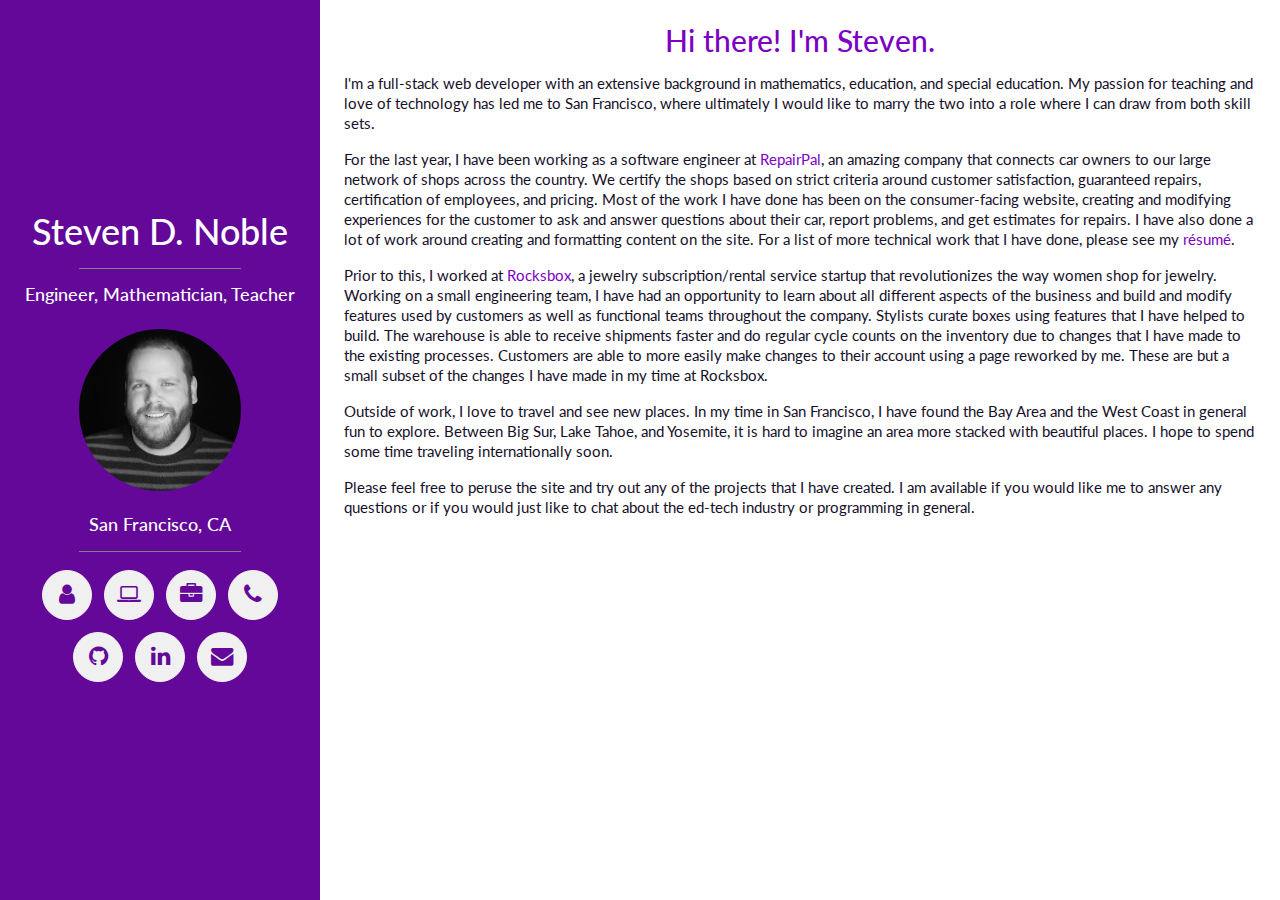
==== index.html @ cd2bb268 "add gray" ====
<!DOCTYPE html>
<html lang="en">
<head>
  <!-- bootstrap -->
  <link rel="stylesheet" href="https://maxcdn.bootstrapcdn.com/bootstrap/3.3.7/css/bootstrap.min.css" integrity="sha384-BVYiiSIFeK1dGmJRAkycuHAHRg32OmUcww7on3RYdg4Va+PmSTsz/K68vbdEjh4u" crossorigin="anonymous">

  <!-- font-awesome -->
  <link rel="stylesheet" href="https://maxcdn.bootstrapcdn.com/font-awesome/4.5.0/css/font-awesome.min.css">

  <!-- custom styles -->
  <link rel="stylesheet" type="text/css" href="assets/main.css">

  <link rel="shortcut icon" href="assets/SDNbnwfavicon.ico" type="image/x-icon">
  <link rel="apple-touch-icon-precomposed" sizes="57x57" href="assets/icon-sdn-57x57.png" />
  <link rel="apple-touch-icon-precomposed" sizes="72x72" href="assets/icon-sdn-72x72.png" />
  <link rel="apple-touch-icon-precomposed" sizes="114x114" href="assets/icon-sdn-114x114.png" />
  <link rel="apple-touch-icon-precomposed" sizes="144x144" href="assets/icon-sdn-144x144.png" />

  <meta charset="UTF-8">
  <meta name="viewport" content="initial-scale=1, maximum-scale=1">
  <title>StevenDNoble</title>
</head>
<body>
  <div class="container">
    <div class="row">
      <div class="col-xs-12 col-sm-4 col-md-3 p0 side-panel">
        <div class="dark-background font-light full-height sub-panel flex-center">
          <div class="fade-panel">
            <div class="name-and-picture plr24">
              <h1 class="text-center mt0 mb16">Steven D. Noble</h2>
              <hr>
              <h3 class="h4 text-center mt16 mb24">Engineer, Mathematician, Teacher</h3>
              <div class="headshot">
                <img src="assets/headshot.jpg" class="img-responsive img-circle headshot-image" alt="headshot">
              </div>
              <h3 class="h4 text-center mt24 mb16">San Francisco, CA</h3>
              <hr>
            </div>
            <div class="row">
              <div class="col social-buttons text-center p0">
                <div class="flex-center">
                  <a href="#profile" class="btn btn-default button-link page-link flex-center">
                    <i class="fa fa-user fa-2x"></i>
                  </a>
                  <a href="#projects" class="btn btn-default button-link page-link flex-center">
                    <i class="fa fa-laptop fa-2x"></i>
                  </a>
                  <a href="#resume" class="btn btn-default button-link page-link flex-center">
                    <i class="fa fa-briefcase fa-2x"></i>
                  </a>
                  <a href="#contact" class="btn btn-default button-link page-link flex-center">
                    <i class="fa fa-phone fa-2x"></i>
                  </a>
                  <a href="https://github.com/stevendnoble" class="btn btn-default button-link flex-center">
                    <i class="fa fa-github fa-2x"></i>
                  </a>
                  <a href="https://linkedin.com/in/stevendnoble" class="btn btn-default button-link flex-center">
                    <i class="fa fa-linkedin fa-2x"></i>
                  </a>
                  <a href="mailto:stevendananoble@gmail.com" class="btn btn-default button-link flex-center">
                    <i class="fa fa-envelope fa-2x"></i>
                  </a>
                </div>
              </div>
            </div>
          </div>
        </div>
      </div>

      <div class="col-xs-12 col-sm-8 col-md-9 p0 links" id="profile">
        <div class="white-background full-height p24 pb80">
          <h2 class="text-center font-highlight mt0 mb16">Hi there! I'm Steven.</h2>
          <p class="mb16">I'm a full-stack web developer with an extensive background in mathematics, education, and special education. My passion for teaching and love of technology has led me to San Francisco, where ultimately I would like to marry the two into a role where I can draw from both skill sets.</p>
          <p class="mb16">
            For the last year, I have been working as a software engineer at <a href="https://repairpal.com">RepairPal</a>, an amazing company that connects car owners to our large network of shops across the country. We certify the shops based on strict criteria around customer satisfaction, guaranteed repairs, certification of employees, and pricing. Most of the work I have done has been on the consumer-facing website, creating and modifying experiences for the customer to ask and answer questions about their car, report problems, and get estimates for repairs. I have also done a lot of work around creating and formatting content on the site. For a list of more technical work that I have done, please see my <a href="#resume" class="page-link">résumé</a>.
          </p>
          <p class="mb16">
            Prior to this, I worked at <a href="https://rocksbox.com">Rocksbox</a>, a jewelry subscription/rental service startup that revolutionizes the way women shop for jewelry. Working on a small engineering team, I have had an opportunity to learn about all different aspects of the business and build and modify features used by customers as well as functional teams throughout the company. Stylists curate boxes using features that I have helped to build. The warehouse is able to receive shipments faster and do regular cycle counts on the inventory due to changes that I have made to the existing processes. Customers are able to more easily make changes to their account using a page reworked by me. These are but a small subset of the changes I have made in my time at Rocksbox.
          </p>
          <p class="mb16">
            Outside of work, I love to travel and see new places. In my time in San Francisco, I have found the Bay Area and the West Coast in general fun to explore. Between Big Sur, Lake Tahoe, and Yosemite, it is hard to imagine an area more stacked with beautiful places. I hope to spend some time traveling internationally soon.
          </p>
          <p class="mb16">
            Please feel free to peruse the site and try out any of the projects that I have created. I am available if you would like me to answer any questions or if you would just like to chat about the ed-tech industry or programming in general.
          </p>
        </div>
      </div>

      <div class="col-xs-12 col-sm-8 col-md-9 p0 links tmp-hidden" id="projects">
        <div class="white-background full-height pb80">
          <div class="row">
            <div class="col-xs-12 p24">
              <h2 class="text-center font-highlight m0">Side Projects</h2>
            </div>
          </div>
          <div class="row p8 well">
            <div class="col-xs-12 col-sm-6 col-md-5 col-lg-4">
              <div class="screenshots p8">
                <img src="assets/screenshots/screenshot0ww.png" class="img-responsive project-images img-0" alt="">
                <img src="assets/screenshots/screenshot1ww.png" class="img-responsive project-images img-1 tmp-hidden" alt="">
                <img src="assets/screenshots/screenshot2ww.png" class="img-responsive project-images img-2 tmp-hidden" alt="">
                <img src="assets/screenshots/screenshot3ww.png" class="img-responsive project-images img-3 tmp-hidden" alt="">
                <img src="assets/screenshots/screenshot4ww.png" class="img-responsive project-images img-4 tmp-hidden" alt="">
                <img src="assets/screenshots/screenshot5ww.png" class="img-responsive project-images img-5 tmp-hidden" alt="">
              </div>
            </div>
            <div class="col-xs-12 col-sm-6 col-md-7 col-lg-8">
              <div class="scroll-section">
                <h3 class="font-secondary m0 mb8 pt8">Word Wizzerd</h3>
                <p>
                  <strong>Links: </strong> <a href="http://wordwizzerd.com">WordWizzerd.com</a> | <a href="https://github.com/stevendnoble/wordwizzerd">Github</a>
                </p>
                <p>WordWizzerd is a collection of word games using passages from classic literature that was individually built in a one-week sprint with the MEAN stack. The API was designed RESTfully.</p>
                <p><strong>Tech Stack: </strong> MongoDB, ExpressJS, AngularJS, NodeJS</p>
              </div>
            </div>
          </div>
          <div class="row p8 well">
            <div class="col-xs-12 col-sm-6 col-md-5 col-lg-4">
              <div class="screenshots p8">
                <img src="assets/screenshots/screenshot0pm.png" class="img-responsive project-images img-0" alt="">
                <img src="assets/screenshots/screenshot1pm.png" class="img-responsive project-images img-1 tmp-hidden" alt="">
                <img src="assets/screenshots/screenshot2pm.png" class="img-responsive project-images img-2 tmp-hidden" alt="">
                <img src="assets/screenshots/screenshot3pm.png" class="img-responsive project-images img-3 tmp-hidden" alt="">
                <img src="assets/screenshots/screenshot4pm.png" class="img-responsive project-images img-4 tmp-hidden" alt="">
                <img src="assets/screenshots/screenshot5pm.png" class="img-responsive project-images img-5 tmp-hidden" alt="">
              </div>
            </div>
            <div class="col-xs-12 col-sm-6 col-md-7 col-lg-8">
              <div class="scroll-section">
                <h3 class="font-secondary m0 mb8 pt8">PokéMath</h3>
                <p>
                  Links: <a href="http://poke-math.com">Poke-Math.com</a> | <a href="https://github.com/stevendnoble/pokemath">Github</a>
                </p>
                <p>Developed an app from the ground up in a one-week sprint. Pitched the idea to developers and led them through the process of creating a game in which users solve math problems to catch Pokémon. Developed the game logic and styled the different views.</p>
                <p><strong>Tech Stack: </strong> Rails, PostgreSQL, Rspec, JavaScript, jQuery</p>
              </div>
            </div>
          </div>
          <div class="row p8 well">
            <div class="col-xs-12 col-sm-6 col-md-5 col-lg-4">
              <div class="screenshots p8">
                <img src="assets/screenshots/screenshot0pcp.png" class="img-responsive project-images img-0" alt="">
                <img src="assets/screenshots/screenshot1pcp.png" class="img-responsive project-images img-1 tmp-hidden" alt="">
                <img src="assets/screenshots/screenshot2pcp.png" class="img-responsive project-images img-2 tmp-hidden" alt="">
                <img src="assets/screenshots/screenshot3pcp.png" class="img-responsive project-images img-3 tmp-hidden" alt="">
                <img src="assets/screenshots/screenshot4pcp.png" class="img-responsive project-images img-4 tmp-hidden" alt="">
                <img src="assets/screenshots/screenshot5pcp.png" class="img-responsive project-images img-5 tmp-hidden" alt="">
              </div>
            </div>
            <div class="col-xs-12 col-sm-6 col-md-7 col-lg-8">
              <div class="scroll-section">
                <h3 class="font-secondary m0 mb8 pt8">PulseCheck Polling</h3>
                <p>
                  Links: <a href="http://pulsecheckpolling.com">PulseCheckPolling.com</a> | <a href="https://github.com/stevendnoble/pulse-check">Github</a>
                </p>
                <p>Individually created a polling application for teachers to check student understanding and increase engagement in the classroom. Built the app using RESTful principles in a one-week sprint.</p>
                <p><strong>Tech Stack: </strong> MongoDB, ExpressJS, NodeJS, Mocha/Chai, jQuery</p>
              </div>
            </div>
          </div>
        </div>
      </div>

      <div class="col-xs-12 col-sm-8 col-md-9 p0 links tmp-hidden" id="resume">
        <div class="white-background full-height pb80">
          <div class="row">
            <div class="col-xs-12 p24">
              <h2 class="text-center font-highlight m0">Résumé</h2>
            </div>
          </div>
          <div class="row"> <!-- Skills Content -->
            <div class="col-xs-10 col-xs-offset-1 p0">
              <div class="header">
                <h3 class="font-highlight">Skills</h3>
                <div class="header-background light-background width-200"></div>
              </div>
              <div class="col-xs-6 col-md-3 pl0 pr16">
                <h4 class="font-secondary mt0">Languages</h4>
<!--                 <div class="subheader-background light-background"></div> -->
                <p>
                  Javascript<br>
                  Ruby/Slim<br>
                  HTML5<br>
                  CSS3/SCSS
                </p>            
              </div>
              <div class="col-xs-6 col-md-3 pl0 pr16">
                <h4 class="font-secondary mt0">DB/Hosting</h4>
<!--                 <div class="subheader-background light-background"></div> -->
                <p>
                  Git/Github<br>
                  Heroku<br>
                  MongoDB<br>
                  PostgreSQL<br>
                  Redis
                </p>
              </div>
              <div class="col-xs-6 col-md-3 pl0 pr16">
                <h4 class="font-secondary mt0">Libraries</h4>
<!--                 <div class="subheader-background light-background"></div> -->
                <p>
                  Node/Express<br>
                  Ruby on Rails<br>
                  Bootstrap<br>
                  AngularJS<br>
                  jQuery
                </p>
              </div>
              <div class="col-xs-6 col-md-3 pl0 pr16">
                <h4 class="font-secondary mt0">Other</h4>
<!--                 <div class="subheader-background light-background"></div> -->
                <p>
                  Rspec/MiniTest<br>
                  Mocha/Chai<br>
                  Optimizely<br>
                  Mixpanel/Segment<br>
                  NewRelic/Airbrake
                </p>
              </div>
            </div>
          </div>
          <div class="row"> <!-- Related Experience Content -->
            <div class="col-xs-10 col-xs-offset-1 p0">
              <div class="header">
                <h3 class="font-highlight">Work Experience</h3>
                <div class="header-background light-background width-340"></div>
              </div>
              <div class="mb16">
                <h4 class="font-secondary mb8 mt24 ">
                  Software Engineer, <strong><a href="https://rocksbox.com">RepairPal</a></strong>
                </h4>
<!--                 <div class="subheader-background light-background"></div> -->
                <div class="font-secondary mt8 mb8">October 2017 - Present</div>
                <p class="font-small">Member of the consumer engineering team in a startup aiming to connect car owners to reputable mechanics, primarily focused on implementing redesign of consumer web pages.</p>
                <p class="font-secondary">Example Projects:</p>
                <ul class="m0 pl24 font-small">
                  <li>Restructured CSS, helping to reduce the average site page load time from 4 seconds to under 2.6 seconds</li>
                  <li>Restyle and create new AMP pages on the site to decrease bounce rate and increase average time on page</li>
                  <li>Restyle of Community Q&A Forum and Car Report Problems pages to increase conversion</li>
                </ul>
              </div>
              <div class="mb16">
                <h4 class="font-secondary mb8 mt24 ">
                  Software Engineer, <strong><a href="https://rocksbox.com">Rocksbox</a></strong>
                </h4>
<!--                 <div class="subheader-background light-background"></div> -->
                <div class="font-secondary mt8 mb8">March 2016 - September 2017</div>
                <p class="font-small">Support existing software and develop features in a fast-paced jewelry subscription company.</p>
                <p class="font-secondary">Example Projects:</p>
                <ul class="m0 pl24 font-small">
                  <li>Increase purchase conversion through wish list overhaul</li>
                  <li>Redesign stylist curation tool to include data-driven recommendations</li>
                  <li>Increase subscription conversion on incoming traffic through various marketing campaigns and experiments</li>
                  <li>Improve inventory management through WMS optimizations</campaigns>
                </ul>
              </div>
              <div class="mb16">
                <h4 class="font-secondary mb8 mt24 ">
                  Outcomes Instructor, <strong><a href="https://generalassemb.ly/locations/san-francisco">General Assembly</a></strong>
                </h4>
<!--                 <div class="subheader-background light-background"></div> -->
                <div class="font-secondary mt8 mb8">January 2017 - Present</div>
                <p class="font-small">Teach a course part-time for bootcamp graduates on special topics in Ruby, Ruby on Rails, and JavaScript.</p>
              </div>
              <div class="mb16">
                <h4 class="font-secondary mb8 mt24 ">
                  High School Math and Special Education Teacher
                </h4>
<!--                 <div class="subheader-background light-background"></div> -->
                <div class="font-secondary mt8 mb8">September 2005 - June 2015</div>
                <p class="font-small">Taught courses in all levels of high school Mathematics, as well as Biology, Chemistry, and Environmental Science. Adapted curriculum for students with varied skill levels. Specialized in assisting students with social/emotional and behavioral disorders.</p>
                <p class="font-small">Coached an Academic Decathlon team, which led to organizing regional and state competitions for teams all over Massachusetts</p>
              </div>
            </div>
          </div>
          <div class="row"> <!-- Education Content -->
            <div class="col-xs-10 col-xs-offset-1 p0">
              <div class="header">
                <h3 class="font-highlight">Education</h3>
                <div class="header-background light-background width-240"></div>
              </div>
              <p><strong>Grand Canyon University</strong>, M.Ed. Special Education, 4.0 GPA</p>
              <p><strong>New York University</strong>, M.S. Mathematics, 3.6 GPA</p>
              <p><strong>Framingham State University</strong>, B.S. Mathematics, 3.6 GPA</p>
            </div>
          </div>          
          <div class="row"> <!-- Download Resume -->
            <div class="col-xs-10 col-xs-offset-1 col-sm-8 col-md-9 col-sm-offset-2 col-md-6 col-md-offset-3 p0">
              <a href="assets/steven-noble-resume.pdf" class="btn btn-lg btn-default btn-block mt24 mb32" download>Download a PDF version</a>
            </div>
          </div>
        </div>
      </div>

      <div class="col-xs-12 col-sm-8 col-md-9 p0 links tmp-hidden" id="contact">
        <div class="white-background full-height pb80">
          <div class="text-center p24">
            <h2 class="font-highlight m0">Contact Info</h2>
          </div>
          <div class="plr24">
            <p>For personal inquiries or just to chat, contact me at my personal email. Feel free to browse through my GitHub repositories as well.</p>
            <div class="plr24">
              <p class="m0"><strong>Github:</strong></p>
              <p class="ml16"><a href="https://github.com/stevendnoble">github.com/stevendnoble</a></p>
              <p class="m0"><strong>Email:</strong></p>
              <p class="ml16"><a href="mailto:stevendananoble@gmail.com">stevendananoble@gmail.com</a></p>
              <p class="m0"><strong>Phone:</strong></p>
              <p class="ml16"><a href="tel:1-413.539.1192">&phone; 413.539.1192</a></p>
            </div>
          </div>
          <div class="plr24 mt16">
            <p>For professional inquiries or to hear more about <a href="https://repairpal.com">RepairPal</a>, contact me at my RepairPal email or through LinkedIn.</p>
            <div class="plr24">
              <p class="m0"><strong>Email:</strong></p>
              <p class="ml16"><a href="mailto:stevendananoble@gmail.com">steven@repairpal.com</a></p>
              <p class="m0"><strong>LinkedIn:</strong></p>
              <p class="ml16"><a href="https://linkedin.com/in/stevendnoble">linkedin.com/in/stevendnoble</a></p>
            </div>
          </div>
        </div>
      </div>
    </div>
  </div>

  <!-- jquery -->
  <script type="text/javascript" src="https://code.jquery.com/jquery-1.11.3.min.js"></script>

  <!-- bootstrapjs -->
  <script src="https://maxcdn.bootstrapcdn.com/bootstrap/3.3.5/js/bootstrap.min.js" integrity="sha256-Sk3nkD6mLTMOF0EOpNtsIry+s1CsaqQC1rVLTAy+0yc= sha512-K1qjQ+NcF2TYO/eI3M6v8EiNYZfA95pQumfvcVrTHtwQVDG+aHRqLi/ETn2uB+1JqwYqVG3LIvdm9lj6imS/pQ==" crossorigin="anonymous"></script>

  <!-- custom script -->
  <script type="text/javascript" src="assets/main.js"></script>

  <!-- google analytics -->
  <script>
    (function(i,s,o,g,r,a,m){i['GoogleAnalyticsObject']=r;i[r]=i[r]||function(){
    (i[r].q=i[r].q||[]).push(arguments)},i[r].l=1*new Date();a=s.createElement(o),
    m=s.getElementsByTagName(o)[0];a.async=1;a.src=g;m.parentNode.insertBefore(a,m)
    })(window,document,'script','https://www.google-analytics.com/analytics.js','ga');
    ga('create', 'UA-105232185-1', 'auto');
    ga('send', 'pageview');
  </script>
</body>
</html>
---- assets/main.css ----
@import url(https://fonts.googleapis.com/css?family=Lato:400,300,700,900);

body {
  font-family: 'Lato', 'Helvetica Neue', Helvetica, sans-serif;
  font-size: 15px;
  line-height: 20px;
} 

hr {
  width: 60%;
  border-top: 1px solid;
  margin: 12px auto;
}

a:focus {
  outline: none !important;
}

.font-small {
  font-size: 13px;
  line-height: 17px;
}

.fa-2x {
  font-size: 1.6em;
}

.side-panel {
  position: relative;
}

.side-panel .center {
  position: absolute;
  top: 50%;
  transform: translateY(-50%);
  margin: 0 auto;
  width: 100%;
}

.project-images {
  border: 1px solid darkgray;
}

.full-height {
  height: 100vh;
  overflow-y: scroll;
}

.full-height::-webkit-scrollbar {
  display: none;
}

.flex-center {
  display: flex;
  align-items: center;
  justify-content: center;
  flex-wrap: wrap;
}

.social-buttons {
  max-width: 280px;
  margin: 0 auto;
}

.button-link {
  border-radius: 50%;
  height: 50px;
  width: 50px;
  margin: 6px;
}

.btn-default {
  transition: all ease-in-out 300ms;
}
.btn-default:hover,.btn-default:focus {
  transform: scale(1.1)
}

.headshot {
  max-width: 60%;
  margin: 0 auto;
}

.headshot-image {
  max-height: 240px;
  margin: 0 auto;
}

@media (max-width: 767px) {
  .headshot-image {
    max-height: 180px;
  }
}

.header {
  margin-bottom: 20px;
}

.header-background {
  height: 12px;
  margin: -20px 0 0 -160px;
}

.subheader-background {
  height: 2px;
  margin: -8px 0 8px;
  width: 70%;
}

.width-340 { width: 420px; }
.width-200 { width: 280px; }
.width-240 { width: 320px; }

/*  dark  = 630899;  */
/*  light = 7B00C4;  */
/*  gray  = F0F0F0;  */

p, .font-black               { color: #160F29; }
.font-highlight              { color: #7B00C4; }
.font-secondary              { color: #630899; }
.font-light                  { color: #FFFFFF; }
a                            { color: #7B00C4; }
a:hover, a:focus             { color: #630899; text-decoration: none; }
.dark-background  { background-color: #630899; }
.light-background { background-color: #F0F0F0; }
.white-background { background-color: #FFFFFF; }
.btn-default      { background-color: #F0F0F0 !important;
                        border-color: #F0F0F0 !important;
                               color: #630899 !important; }
.well             { background-color: #F0F0F0;
                          box-shadow: 2px 2px 4px rgba(128, 128, 128, 0.5); }

.p0  { padding: 0; }
.p8  { padding: 8px; }
.p16 { padding:16px; }
.p24 { padding:24px; }
.p32 { padding:32px; }
.p40 { padding:40px; }
.pt0 { padding-top: 0; }
.pt8 { padding-top: 8px; }
.pt16 { padding-top:16px; }
.pt24 { padding-top:24px; }
.pt32 { padding-top:32px; }
.pt40 { padding-top:40px; }
.pb8  { padding-bottom: 8px; }
.pb16 { padding-bottom:16px; }
.pb24 { padding-bottom:24px; }
.pb32 { padding-bottom:32px; }
.pb40 { padding-bottom:40px; }
.pb80 { padding-bottom:80px; }
.plr8  { padding-left: 8px; padding-right: 8px }
.plr16 { padding-left:16px; padding-right: 16px }
.plr24 { padding-left:24px; padding-right: 24px }
.plr32 { padding-left:32px; padding-right: 32px }
.plr40 { padding-left:40px; padding-right: 40px }
.pl0  { padding-left: 0; }
.pl8  { padding-left: 8px; }
.pl16 { padding-left:16px; }
.pl24 { padding-left:24px; }
.pl32 { padding-left:32px; }
.pl40 { padding-left:40px; }
.pr0  { padding-right: 0; }
.pr8  { padding-right: 8px }
.pr16 { padding-right: 16px }
.pr24 { padding-right: 24px }
.pr32 { padding-right: 32px }
.pr40 { padding-right: 40px }
.m0   { margin: 0; }
.mb8  { margin-bottom: 8px; }
.mb16 { margin-bottom:16px; }
.mb24 { margin-bottom:24px; }
.mb32 { margin-bottom:32px; }
.mb40 { margin-bottom:40px; }
.mt0  { margin-top: 0 }
.mt8  { margin-top: 8px; }
.mt16 { margin-top:16px; }
.mt24 { margin-top:24px; }
.mt32 { margin-top:32px; }
.mt40 { margin-top:40px; }
.mr0  { margin-right: 0 }
.mr8  { margin-right: 8px; }
.mr16 { margin-right:16px; }
.mr24 { margin-right:24px; }
.mr32 { margin-right:32px; }
.mr40 { margin-right:40px; }
.ml0  { margin-left: 0 }
.ml8  { margin-left: 8px; }
.ml16 { margin-left:16px; }
.ml24 { margin-left:24px; }
.ml32 { margin-left:32px; }
.ml40 { margin-left:40px; }

/* bootstrap overrides */
.container {
  width: 100%;
  height: 100%;
  padding: 0;
  margin: 0;
  position: fixed;
}

.inline { display: inline; }
.flex { display: flex; }
.tmp-hidden { display: none; }

.row { margin: 0; }
.no-padding { padding: 0; }

.well {
  border-radius: 0;
  border: none;
  margin: 0 16px 16px;
}
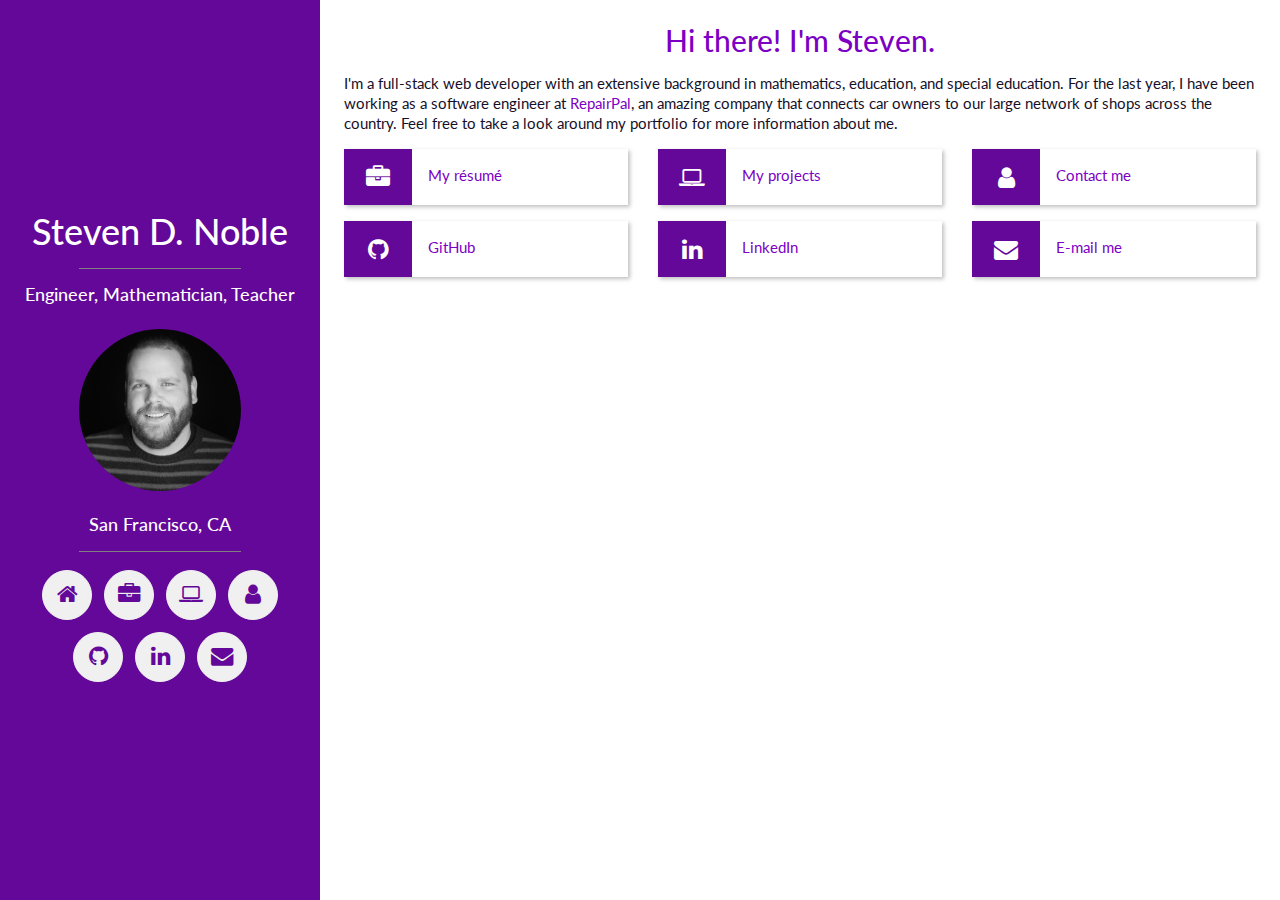
==== commit 47ff7448: "update about me" ====
--- a/index.html
+++ b/index.html
@@ -22,9 +22,9 @@
 </head>
 <body>
   <div class="container">
-    <div class="row">
+    <div class="row no-margin">
       <div class="col-xs-12 col-sm-4 col-md-3 p0 side-panel">
-        <div class="dark-background font-light full-height sub-panel flex-center">
+        <div class="dark-background font-light full-height sub-panel flex flex-center">
           <div class="fade-panel">
             <div class="name-and-picture plr24">
               <h1 class="text-center mt0 mb16">Steven D. Noble</h2>
@@ -36,28 +36,28 @@
               <h3 class="h4 text-center mt24 mb16">San Francisco, CA</h3>
               <hr>
             </div>
-            <div class="row">
+            <div class="row no-margin">
               <div class="col social-buttons text-center p0">
-                <div class="flex-center">
-                  <a href="#profile" class="btn btn-default button-link page-link flex-center">
+                <div class="flex flex-center">
+                  <a href="#profile" class="btn btn-default button-link page-link flex flex-center">
+                    <i class="fa fa-home fa-2x"></i>
+                  </a>
+                  <a href="#resume" class="btn btn-default button-link page-link flex flex-center">
+                    <i class="fa fa-briefcase fa-2x"></i>
+                  </a>
+                  <a href="#projects" class="btn btn-default button-link page-link flex flex-center">
+                    <i class="fa fa-laptop fa-2x"></i>
+                  </a>
+                  <a href="#contact" class="btn btn-default button-link page-link flex flex-center">
                     <i class="fa fa-user fa-2x"></i>
                   </a>
-                  <a href="#projects" class="btn btn-default button-link page-link flex-center">
-                    <i class="fa fa-laptop fa-2x"></i>
-                  </a>
-                  <a href="#resume" class="btn btn-default button-link page-link flex-center">
-                    <i class="fa fa-briefcase fa-2x"></i>
-                  </a>
-                  <a href="#contact" class="btn btn-default button-link page-link flex-center">
-                    <i class="fa fa-phone fa-2x"></i>
-                  </a>
-                  <a href="https://github.com/stevendnoble" class="btn btn-default button-link flex-center">
+                  <a href="https://github.com/stevendnoble" target="_blank" class="btn btn-default button-link flex flex-center">
                     <i class="fa fa-github fa-2x"></i>
                   </a>
-                  <a href="https://linkedin.com/in/stevendnoble" class="btn btn-default button-link flex-center">
+                  <a href="https://linkedin.com/in/stevendnoble" target="_blank" class="btn btn-default button-link flex flex-center">
                     <i class="fa fa-linkedin fa-2x"></i>
                   </a>
-                  <a href="mailto:stevendananoble@gmail.com" class="btn btn-default button-link flex-center">
+                  <a href="mailto:stevendananoble@gmail.com" class="btn btn-default button-link flex flex-center">
                     <i class="fa fa-envelope fa-2x"></i>
                   </a>
                 </div>
@@ -70,31 +70,94 @@
       <div class="col-xs-12 col-sm-8 col-md-9 p0 links" id="profile">
         <div class="white-background full-height p24 pb80">
           <h2 class="text-center font-highlight mt0 mb16">Hi there! I'm Steven.</h2>
-          <p class="mb16">I'm a full-stack web developer with an extensive background in mathematics, education, and special education. My passion for teaching and love of technology has led me to San Francisco, where ultimately I would like to marry the two into a role where I can draw from both skill sets.</p>
-          <p class="mb16">
-            For the last year, I have been working as a software engineer at <a href="https://repairpal.com">RepairPal</a>, an amazing company that connects car owners to our large network of shops across the country. We certify the shops based on strict criteria around customer satisfaction, guaranteed repairs, certification of employees, and pricing. Most of the work I have done has been on the consumer-facing website, creating and modifying experiences for the customer to ask and answer questions about their car, report problems, and get estimates for repairs. I have also done a lot of work around creating and formatting content on the site. For a list of more technical work that I have done, please see my <a href="#resume" class="page-link">résumé</a>.
+          <p class="mb16">I'm a full-stack web developer with an extensive background in mathematics, education, and special education. For the last year, I have been working as a software engineer at <a href="https://repairpal.com" target="_blank">RepairPal</a>, an amazing company that connects car owners to our large network of shops across the country. Feel free to take a look around my portfolio for more information about me.
           </p>
-          <p class="mb16">
-            Prior to this, I worked at <a href="https://rocksbox.com">Rocksbox</a>, a jewelry subscription/rental service startup that revolutionizes the way women shop for jewelry. Working on a small engineering team, I have had an opportunity to learn about all different aspects of the business and build and modify features used by customers as well as functional teams throughout the company. Stylists curate boxes using features that I have helped to build. The warehouse is able to receive shipments faster and do regular cycle counts on the inventory due to changes that I have made to the existing processes. Customers are able to more easily make changes to their account using a page reworked by me. These are but a small subset of the changes I have made in my time at Rocksbox.
-          </p>
-          <p class="mb16">
-            Outside of work, I love to travel and see new places. In my time in San Francisco, I have found the Bay Area and the West Coast in general fun to explore. Between Big Sur, Lake Tahoe, and Yosemite, it is hard to imagine an area more stacked with beautiful places. I hope to spend some time traveling internationally soon.
-          </p>
-          <p class="mb16">
-            Please feel free to peruse the site and try out any of the projects that I have created. I am available if you would like me to answer any questions or if you would just like to chat about the ed-tech industry or programming in general.
-          </p>
+          <div class="row flex flex-row flex-center">
+            <div class="col-md-4 col-sm-6 col-xs-12 mb16 flex flex-column flex-grow">
+              <a href="#resume" class="page-link full-width flex-grow">
+                <div class="well p0 m0 flex white-background">
+                  <div class="link-icons p16 dark-background font-light flex flex-center">
+                    <i class="fa fa-briefcase fa-2x"></i>
+                  </div>
+                  <div class="p16">
+                    My résumé
+                  </div>
+                </div>
+              </a>
+            </div>
+            <div class="col-md-4 col-sm-6 col-xs-12 mb16 flex flex-column flex-grow">
+              <a href="#projects" class="page-link full-width flex-grow">
+                <div class="well p0 m0 flex white-background">
+                  <div class="link-icons p16 dark-background font-light flex flex-center">
+                    <i class="fa fa-laptop fa-2x"></i>
+                  </div>
+                  <div class="p16">
+                    My projects
+                  </div>
+                </div>
+              </a>
+            </div>
+            <div class="col-md-4 col-sm-6 col-xs-12 mb16 flex flex-column flex-grow">
+              <a href="#contact" class="page-link full-width flex-grow">
+                <div class="well p0 m0 flex white-background">
+                  <div class="link-icons p16 dark-background font-light flex flex-center">
+                    <i class="fa fa-user fa-2x"></i>
+                  </div>
+                  <div class="p16">
+                    Contact me
+                  </div>
+                </div>
+              </a>
+            </div>
+            <div class="col-md-4 col-sm-6 col-xs-12 mb16 flex flex-column flex-grow">
+              <a href="https://github.com/stevendnoble" target="_blank" class="full-width flex-grow">
+                <div class="well p0 m0 flex white-background">
+                  <div class="link-icons p16 dark-background font-light flex flex-center">
+                    <i class="fa fa-github fa-2x"></i>
+                  </div>
+                  <div class="p16">
+                    GitHub
+                  </div>
+                </div>
+              </a>
+            </div>
+            <div class="col-md-4 col-sm-6 col-xs-12 mb16 flex flex-column flex-grow">
+              <a href="https://linkedin.com/in/stevendnoble" target="_blank" class="full-width flex-grow">
+                <div class="well p0 m0 flex white-background">
+                  <div class="link-icons p16 dark-background font-light flex flex-center">
+                    <i class="fa fa-linkedin fa-2x"></i>
+                  </div>
+                  <div class="p16">
+                    LinkedIn
+                  </div>
+                </div>
+              </a>
+            </div>
+            <div class="col-md-4 col-sm-6 col-xs-12 mb16 flex flex-column flex-grow">
+              <a href="mailto:stevendananoble@gmail.com" target="_blank" class="full-width flex-grow">
+                <div class="well p0 m0 flex white-background">
+                  <div class="link-icons p16 dark-background font-light flex flex-center" class="full-width flex-grow">
+                    <i class="fa fa-envelope fa-2x"></i>
+                  </div>
+                  <div class="p16">
+                    E-mail me
+                  </div>
+                </div>
+              </a>
+            </div>
+          </div>
         </div>
       </div>
 
       <div class="col-xs-12 col-sm-8 col-md-9 p0 links tmp-hidden" id="projects">
         <div class="white-background full-height pb80">
-          <div class="row">
+          <div class="row no-margin">
             <div class="col-xs-12 p24">
               <h2 class="text-center font-highlight m0">Side Projects</h2>
             </div>
           </div>
           <div class="row p8 well">
-            <div class="col-xs-12 col-sm-6 col-md-5 col-lg-4">
+            <div class="col-xs-12 col-sm-6 col-md-5 col-lg-4 no-padding">
               <div class="screenshots p8">
                 <img src="assets/screenshots/screenshot0ww.png" class="img-responsive project-images img-0" alt="">
                 <img src="assets/screenshots/screenshot1ww.png" class="img-responsive project-images img-1 tmp-hidden" alt="">
@@ -104,11 +167,11 @@
                 <img src="assets/screenshots/screenshot5ww.png" class="img-responsive project-images img-5 tmp-hidden" alt="">
               </div>
             </div>
-            <div class="col-xs-12 col-sm-6 col-md-7 col-lg-8">
+            <div class="col-xs-12 col-sm-6 col-md-7 col-lg-8 p8">
               <div class="scroll-section">
                 <h3 class="font-secondary m0 mb8 pt8">Word Wizzerd</h3>
                 <p>
-                  <strong>Links: </strong> <a href="http://wordwizzerd.com">WordWizzerd.com</a> | <a href="https://github.com/stevendnoble/wordwizzerd">Github</a>
+                  <strong>Links: </strong> <a href="http://wordwizzerd.com" target="_blank">WordWizzerd.com</a> | <a href="https://github.com/stevendnoble/wordwizzerd" target="_blank">Github</a>
                 </p>
                 <p>WordWizzerd is a collection of word games using passages from classic literature that was individually built in a one-week sprint with the MEAN stack. The API was designed RESTfully.</p>
                 <p><strong>Tech Stack: </strong> MongoDB, ExpressJS, AngularJS, NodeJS</p>
@@ -116,7 +179,7 @@
             </div>
           </div>
           <div class="row p8 well">
-            <div class="col-xs-12 col-sm-6 col-md-5 col-lg-4">
+            <div class="col-xs-12 col-sm-6 col-md-5 col-lg-4 no-padding">
               <div class="screenshots p8">
                 <img src="assets/screenshots/screenshot0pm.png" class="img-responsive project-images img-0" alt="">
                 <img src="assets/screenshots/screenshot1pm.png" class="img-responsive project-images img-1 tmp-hidden" alt="">
@@ -126,11 +189,11 @@
                 <img src="assets/screenshots/screenshot5pm.png" class="img-responsive project-images img-5 tmp-hidden" alt="">
               </div>
             </div>
-            <div class="col-xs-12 col-sm-6 col-md-7 col-lg-8">
+            <div class="col-xs-12 col-sm-6 col-md-7 col-lg-8 p8">
               <div class="scroll-section">
                 <h3 class="font-secondary m0 mb8 pt8">PokéMath</h3>
                 <p>
-                  Links: <a href="http://poke-math.com">Poke-Math.com</a> | <a href="https://github.com/stevendnoble/pokemath">Github</a>
+                  Links: <a href="http://poke-math.com">Poke-Math.com</a target="_blank"> | <a href="https://github.com/stevendnoble/pokemath" target="_blank">Github</a>
                 </p>
                 <p>Developed an app from the ground up in a one-week sprint. Pitched the idea to developers and led them through the process of creating a game in which users solve math problems to catch Pokémon. Developed the game logic and styled the different views.</p>
                 <p><strong>Tech Stack: </strong> Rails, PostgreSQL, Rspec, JavaScript, jQuery</p>
@@ -138,7 +201,7 @@
             </div>
           </div>
           <div class="row p8 well">
-            <div class="col-xs-12 col-sm-6 col-md-5 col-lg-4">
+            <div class="col-xs-12 col-sm-6 col-md-5 col-lg-4 no-padding">
               <div class="screenshots p8">
                 <img src="assets/screenshots/screenshot0pcp.png" class="img-responsive project-images img-0" alt="">
                 <img src="assets/screenshots/screenshot1pcp.png" class="img-responsive project-images img-1 tmp-hidden" alt="">
@@ -148,11 +211,11 @@
                 <img src="assets/screenshots/screenshot5pcp.png" class="img-responsive project-images img-5 tmp-hidden" alt="">
               </div>
             </div>
-            <div class="col-xs-12 col-sm-6 col-md-7 col-lg-8">
+            <div class="col-xs-12 col-sm-6 col-md-7 col-lg-8 p8">
               <div class="scroll-section">
                 <h3 class="font-secondary m0 mb8 pt8">PulseCheck Polling</h3>
                 <p>
-                  Links: <a href="http://pulsecheckpolling.com">PulseCheckPolling.com</a> | <a href="https://github.com/stevendnoble/pulse-check">Github</a>
+                  Links: <a href="http://pulsecheckpolling.com" target="_blank">PulseCheckPolling.com</a> | <a href="https://github.com/stevendnoble/pulse-check" target="_blank">Github</a>
                 </p>
                 <p>Individually created a polling application for teachers to check student understanding and increase engagement in the classroom. Built the app using RESTful principles in a one-week sprint.</p>
                 <p><strong>Tech Stack: </strong> MongoDB, ExpressJS, NodeJS, Mocha/Chai, jQuery</p>
@@ -164,12 +227,12 @@
 
       <div class="col-xs-12 col-sm-8 col-md-9 p0 links tmp-hidden" id="resume">
         <div class="white-background full-height pb80">
-          <div class="row">
+          <div class="row no-margin">
             <div class="col-xs-12 p24">
               <h2 class="text-center font-highlight m0">Résumé</h2>
             </div>
           </div>
-          <div class="row"> <!-- Skills Content -->
+          <div class="row no-margin"> <!-- Skills Content -->
             <div class="col-xs-10 col-xs-offset-1 p0">
               <div class="header">
                 <h3 class="font-highlight">Skills</h3>
@@ -220,7 +283,7 @@
               </div>
             </div>
           </div>
-          <div class="row"> <!-- Related Experience Content -->
+          <div class="row no-margin"> <!-- Related Experience Content -->
             <div class="col-xs-10 col-xs-offset-1 p0">
               <div class="header">
                 <h3 class="font-highlight">Work Experience</h3>
@@ -228,7 +291,7 @@
               </div>
               <div class="mb16">
                 <h4 class="font-secondary mb8 mt24 ">
-                  Software Engineer, <strong><a href="https://rocksbox.com">RepairPal</a></strong>
+                  Software Engineer, <strong><a href="https://repairpal.com" target="_blank">RepairPal</a></strong>
                 </h4>
 <!--                 <div class="subheader-background light-background"></div> -->
                 <div class="font-secondary mt8 mb8">October 2017 - Present</div>
@@ -242,7 +305,7 @@
               </div>
               <div class="mb16">
                 <h4 class="font-secondary mb8 mt24 ">
-                  Software Engineer, <strong><a href="https://rocksbox.com">Rocksbox</a></strong>
+                  Software Engineer, <strong><a href="https://rocksbox.com" target="_blank">Rocksbox</a></strong>
                 </h4>
 <!--                 <div class="subheader-background light-background"></div> -->
                 <div class="font-secondary mt8 mb8">March 2016 - September 2017</div>
@@ -257,7 +320,7 @@
               </div>
               <div class="mb16">
                 <h4 class="font-secondary mb8 mt24 ">
-                  Outcomes Instructor, <strong><a href="https://generalassemb.ly/locations/san-francisco">General Assembly</a></strong>
+                  Outcomes Instructor, <strong><a href="https://generalassemb.ly/locations/san-francisco" target="_blank">General Assembly</a></strong>
                 </h4>
 <!--                 <div class="subheader-background light-background"></div> -->
                 <div class="font-secondary mt8 mb8">January 2017 - Present</div>
@@ -274,7 +337,7 @@
               </div>
             </div>
           </div>
-          <div class="row"> <!-- Education Content -->
+          <div class="row no-margin"> <!-- Education Content -->
             <div class="col-xs-10 col-xs-offset-1 p0">
               <div class="header">
                 <h3 class="font-highlight">Education</h3>
@@ -285,7 +348,7 @@
               <p><strong>Framingham State University</strong>, B.S. Mathematics, 3.6 GPA</p>
             </div>
           </div>          
-          <div class="row"> <!-- Download Resume -->
+          <div class="row no-margin"> <!-- Download Resume -->
             <div class="col-xs-10 col-xs-offset-1 col-sm-8 col-md-9 col-sm-offset-2 col-md-6 col-md-offset-3 p0">
               <a href="assets/steven-noble-resume.pdf" class="btn btn-lg btn-default btn-block mt24 mb32" download>Download a PDF version</a>
             </div>
@@ -299,10 +362,10 @@
             <h2 class="font-highlight m0">Contact Info</h2>
           </div>
           <div class="plr24">
-            <p>For personal inquiries or just to chat, contact me at my personal email. Feel free to browse through my GitHub repositories as well.</p>
+            <p>For personal inquiries or just to chat, contact me at my personal email. Feel free to brow no-marginse through my GitHub repositories as well.</p>
             <div class="plr24">
               <p class="m0"><strong>Github:</strong></p>
-              <p class="ml16"><a href="https://github.com/stevendnoble">github.com/stevendnoble</a></p>
+              <p class="ml16"><a href="https://github.com/stevendnoble" target="_blank">github.com/stevendnoble</a></p>
               <p class="m0"><strong>Email:</strong></p>
               <p class="ml16"><a href="mailto:stevendananoble@gmail.com">stevendananoble@gmail.com</a></p>
               <p class="m0"><strong>Phone:</strong></p>
@@ -310,12 +373,12 @@
             </div>
           </div>
           <div class="plr24 mt16">
-            <p>For professional inquiries or to hear more about <a href="https://repairpal.com">RepairPal</a>, contact me at my RepairPal email or through LinkedIn.</p>
+            <p>For professional inquiries or to hear more about <a href="https://repairpal.com" target="_blank">RepairPal</a>, contact me at my RepairPal email or through LinkedIn.</p>
             <div class="plr24">
               <p class="m0"><strong>Email:</strong></p>
               <p class="ml16"><a href="mailto:stevendananoble@gmail.com">steven@repairpal.com</a></p>
               <p class="m0"><strong>LinkedIn:</strong></p>
-              <p class="ml16"><a href="https://linkedin.com/in/stevendnoble">linkedin.com/in/stevendnoble</a></p>
+              <p class="ml16"><a href="https://linkedin.com/in/stevendnoble" target="_blank">linkedin.com/in/stevendnoble</a></p>
             </div>
           </div>
         </div>
--- a/assets/main.css
+++ b/assets/main.css
@@ -21,6 +21,10 @@
   line-height: 17px;
 }
 
+.link-icons {
+  min-width: 68px;
+}
+
 .fa-2x {
   font-size: 1.6em;
 }
@@ -50,8 +54,12 @@
   display: none;
 }
 
+.flex { display: flex; }
+.flex-grow { flex-grow: 1; }
+.flex-row { flex-direction: row; }
+.flex-column { flex-direction: column; }
+
 .flex-center {
-  display: flex;
   align-items: center;
   justify-content: center;
   flex-wrap: wrap;
@@ -111,10 +119,18 @@
 .width-200 { width: 280px; }
 .width-240 { width: 320px; }
 
+.well {
+  border-radius: 0;
+  border: none;
+  margin: 0 16px 16px;
+}
+
 /*  dark  = 630899;  */
 /*  light = 7B00C4;  */
 /*  gray  = F0F0F0;  */
 
+.well             { background-color: #F0F0F0;
+                          box-shadow: 2px 2px 4px rgba(128, 128, 128, 0.5); }
 p, .font-black               { color: #160F29; }
 .font-highlight              { color: #7B00C4; }
 .font-secondary              { color: #630899; }
@@ -127,8 +143,6 @@
 .btn-default      { background-color: #F0F0F0 !important;
                         border-color: #F0F0F0 !important;
                                color: #630899 !important; }
-.well             { background-color: #F0F0F0;
-                          box-shadow: 2px 2px 4px rgba(128, 128, 128, 0.5); }
 
 .p0  { padding: 0; }
 .p8  { padding: 8px; }
@@ -200,14 +214,8 @@
 }
 
 .inline { display: inline; }
-.flex { display: flex; }
 .tmp-hidden { display: none; }
-
-.row { margin: 0; }
+.full-width { width: 100%; }
+
+.no-margin { margin: 0; }
 .no-padding { padding: 0; }
-
-.well {
-  border-radius: 0;
-  border: none;
-  margin: 0 16px 16px;
-}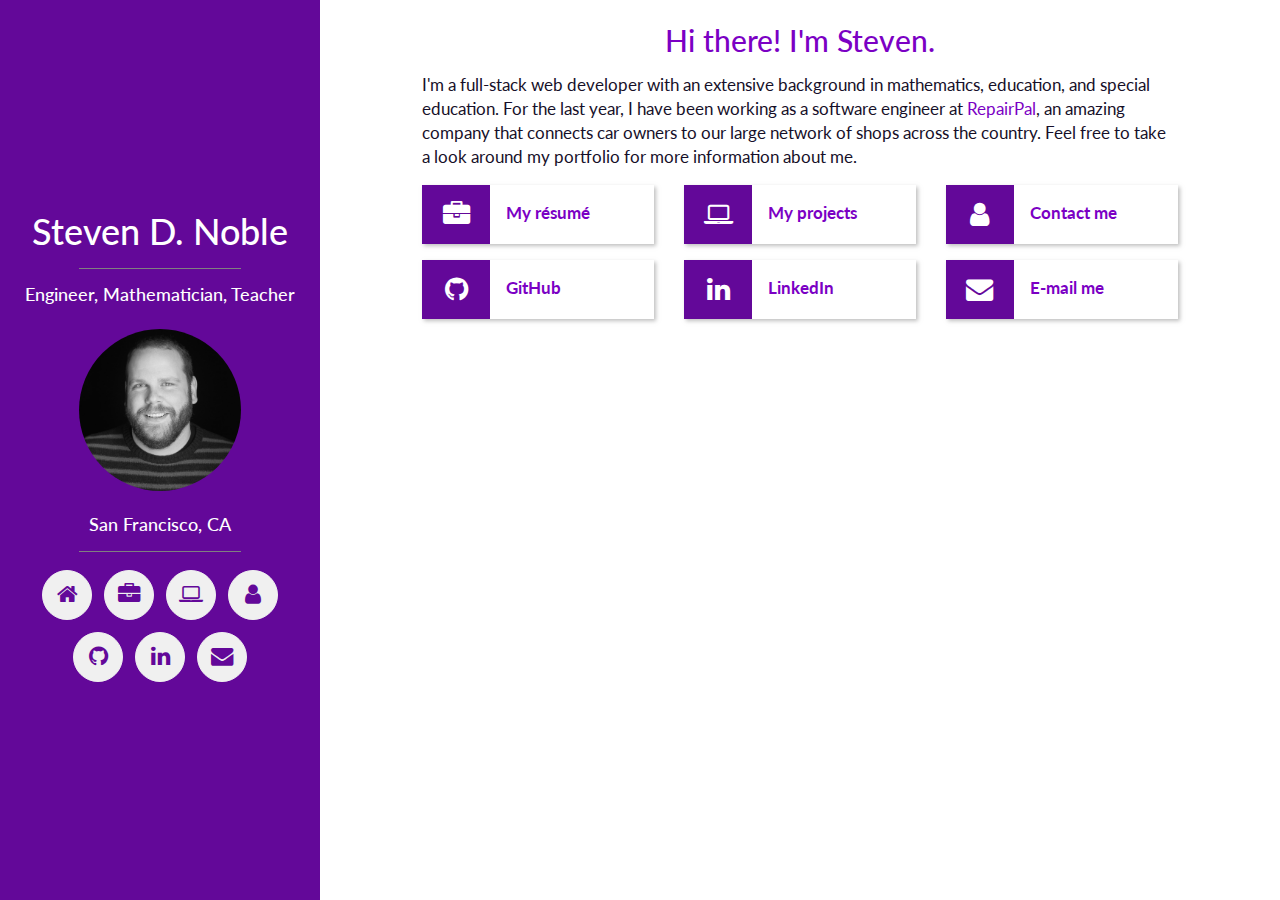
==== commit 266d31be: "update fonts, style resume, skills" ====
--- a/index.html
+++ b/index.html
@@ -37,7 +37,7 @@
               <hr>
             </div>
             <div class="row no-margin">
-              <div class="col social-buttons text-center p0">
+              <div class="social-buttons text-center p0">
                 <div class="flex flex-center">
                   <a href="#profile" class="btn btn-default button-link page-link flex flex-center">
                     <i class="fa fa-home fa-2x"></i>
@@ -69,156 +69,163 @@
 
       <div class="col-xs-12 col-sm-8 col-md-9 p0 links" id="profile">
         <div class="white-background full-height p24 pb80">
-          <h2 class="text-center font-highlight mt0 mb16">Hi there! I'm Steven.</h2>
-          <p class="mb16">I'm a full-stack web developer with an extensive background in mathematics, education, and special education. For the last year, I have been working as a software engineer at <a href="https://repairpal.com" target="_blank">RepairPal</a>, an amazing company that connects car owners to our large network of shops across the country. Feel free to take a look around my portfolio for more information about me.
-          </p>
-          <div class="row flex flex-row flex-center">
-            <div class="col-md-4 col-sm-6 col-xs-12 mb16 flex flex-column flex-grow">
-              <a href="#resume" class="page-link full-width flex-grow">
-                <div class="well p0 m0 flex white-background">
-                  <div class="link-icons p16 dark-background font-light flex flex-center">
-                    <i class="fa fa-briefcase fa-2x"></i>
-                  </div>
-                  <div class="p16">
-                    My résumé
-                  </div>
-                </div>
-              </a>
-            </div>
-            <div class="col-md-4 col-sm-6 col-xs-12 mb16 flex flex-column flex-grow">
-              <a href="#projects" class="page-link full-width flex-grow">
-                <div class="well p0 m0 flex white-background">
-                  <div class="link-icons p16 dark-background font-light flex flex-center">
-                    <i class="fa fa-laptop fa-2x"></i>
-                  </div>
-                  <div class="p16">
-                    My projects
-                  </div>
-                </div>
-              </a>
-            </div>
-            <div class="col-md-4 col-sm-6 col-xs-12 mb16 flex flex-column flex-grow">
-              <a href="#contact" class="page-link full-width flex-grow">
-                <div class="well p0 m0 flex white-background">
-                  <div class="link-icons p16 dark-background font-light flex flex-center">
-                    <i class="fa fa-user fa-2x"></i>
-                  </div>
-                  <div class="p16">
-                    Contact me
-                  </div>
-                </div>
-              </a>
-            </div>
-            <div class="col-md-4 col-sm-6 col-xs-12 mb16 flex flex-column flex-grow">
-              <a href="https://github.com/stevendnoble" target="_blank" class="full-width flex-grow">
-                <div class="well p0 m0 flex white-background">
-                  <div class="link-icons p16 dark-background font-light flex flex-center">
-                    <i class="fa fa-github fa-2x"></i>
-                  </div>
-                  <div class="p16">
-                    GitHub
-                  </div>
-                </div>
-              </a>
-            </div>
-            <div class="col-md-4 col-sm-6 col-xs-12 mb16 flex flex-column flex-grow">
-              <a href="https://linkedin.com/in/stevendnoble" target="_blank" class="full-width flex-grow">
-                <div class="well p0 m0 flex white-background">
-                  <div class="link-icons p16 dark-background font-light flex flex-center">
-                    <i class="fa fa-linkedin fa-2x"></i>
-                  </div>
-                  <div class="p16">
-                    LinkedIn
-                  </div>
-                </div>
-              </a>
-            </div>
-            <div class="col-md-4 col-sm-6 col-xs-12 mb16 flex flex-column flex-grow">
-              <a href="mailto:stevendananoble@gmail.com" target="_blank" class="full-width flex-grow">
-                <div class="well p0 m0 flex white-background">
-                  <div class="link-icons p16 dark-background font-light flex flex-center" class="full-width flex-grow">
-                    <i class="fa fa-envelope fa-2x"></i>
-                  </div>
-                  <div class="p16">
-                    E-mail me
-                  </div>
-                </div>
-              </a>
+          <div class="row">
+            <div class="col-xs-12 col-md-8 col-md-offset-2 col-lg-10 col-lg-offset-1 col-xl-8 col-xl-offset-2">
+              <h2 class="text-center font-highlight mt0 mb16">Hi there! I'm Steven.</h2>
+              <p class="mb16">I'm a full-stack web developer with an extensive background in mathematics, education, and special education. For the last year, I have been working as a software engineer at <a href="https://repairpal.com" target="_blank">RepairPal</a>, an amazing company that connects car owners to our large network of shops across the country. Feel free to take a look around my portfolio for more information about me.
+              </p>
+              <div class="row flex flex-row flex-center">
+                <div class="col-xs-12 col-sm-6 col-lg-4 mb16 flex flex-column flex-grow">
+                  <a href="#resume" class="page-link full-width flex-grow">
+                    <div class="well p0 m0 flex white-background">
+                      <div class="link-icons p16 dark-background font-light flex flex-center">
+                        <i class="fa fa-briefcase fa-2x"></i>
+                      </div>
+                      <div class="bold p16">
+                        My résumé
+                      </div>
+                    </div>
+                  </a>
+                </div>
+                <div class="col-xs-12 col-sm-6 col-lg-4 mb16 flex flex-column flex-grow">
+                  <a href="#projects" class="page-link full-width flex-grow">
+                    <div class="well p0 m0 flex white-background">
+                      <div class="link-icons p16 dark-background font-light flex flex-center">
+                        <i class="fa fa-laptop fa-2x"></i>
+                      </div>
+                      <div class="bold p16">
+                        My projects
+                      </div>
+                    </div>
+                  </a>
+                </div>
+                <div class="col-xs-12 col-sm-6 col-lg-4 mb16 flex flex-column flex-grow">
+                  <a href="#contact" class="page-link full-width flex-grow">
+                    <div class="well p0 m0 flex white-background">
+                      <div class="link-icons p16 dark-background font-light flex flex-center">
+                        <i class="fa fa-user fa-2x"></i>
+                      </div>
+                      <div class="bold p16">
+                        Contact me
+                      </div>
+                    </div>
+                  </a>
+                </div>
+                <div class="col-xs-12 col-sm-6 col-lg-4 mb16 flex flex-column flex-grow">
+                  <a href="https://github.com/stevendnoble" target="_blank" class="full-width flex-grow">
+                    <div class="well p0 m0 flex white-background">
+                      <div class="link-icons p16 dark-background font-light flex flex-center">
+                        <i class="fa fa-github fa-2x"></i>
+                      </div>
+                      <div class="bold p16">
+                        GitHub
+                      </div>
+                    </div>
+                  </a>
+                </div>
+                <div class="col-xs-12 col-sm-6 col-lg-4 mb16 flex flex-column flex-grow">
+                  <a href="https://linkedin.com/in/stevendnoble" target="_blank" class="full-width flex-grow">
+                    <div class="well p0 m0 flex white-background">
+                      <div class="link-icons p16 dark-background font-light flex flex-center">
+                        <i class="fa fa-linkedin fa-2x"></i>
+                      </div>
+                      <div class="bold p16">
+                        LinkedIn
+                      </div>
+                    </div>
+                  </a>
+                </div>
+                <div class="col-xs-12 col-sm-6 col-lg-4 mb16 flex flex-column flex-grow">
+                  <a href="mailto:stevendananoble@gmail.com" target="_blank" class="full-width flex-grow">
+                    <div class="well p0 m0 flex white-background">
+                      <div class="link-icons p16 dark-background font-light flex flex-center" class="full-width flex-grow">
+                        <i class="fa fa-envelope fa-2x"></i>
+                      </div>
+                      <div class="bold p16">
+                        E-mail me
+                      </div>
+                    </div>
+                  </a>
+                </div>
+              </div>
             </div>
           </div>
         </div>
       </div>
-
       <div class="col-xs-12 col-sm-8 col-md-9 p0 links tmp-hidden" id="projects">
         <div class="white-background full-height pb80">
-          <div class="row no-margin">
-            <div class="col-xs-12 p24">
-              <h2 class="text-center font-highlight m0">Side Projects</h2>
-            </div>
-          </div>
-          <div class="row p8 well">
-            <div class="col-xs-12 col-sm-6 col-md-5 col-lg-4 no-padding">
-              <div class="screenshots p8">
-                <img src="assets/screenshots/screenshot0ww.png" class="img-responsive project-images img-0" alt="">
-                <img src="assets/screenshots/screenshot1ww.png" class="img-responsive project-images img-1 tmp-hidden" alt="">
-                <img src="assets/screenshots/screenshot2ww.png" class="img-responsive project-images img-2 tmp-hidden" alt="">
-                <img src="assets/screenshots/screenshot3ww.png" class="img-responsive project-images img-3 tmp-hidden" alt="">
-                <img src="assets/screenshots/screenshot4ww.png" class="img-responsive project-images img-4 tmp-hidden" alt="">
-                <img src="assets/screenshots/screenshot5ww.png" class="img-responsive project-images img-5 tmp-hidden" alt="">
-              </div>
-            </div>
-            <div class="col-xs-12 col-sm-6 col-md-7 col-lg-8 p8">
-              <div class="scroll-section">
-                <h3 class="font-secondary m0 mb8 pt8">Word Wizzerd</h3>
-                <p>
-                  <strong>Links: </strong> <a href="http://wordwizzerd.com" target="_blank">WordWizzerd.com</a> | <a href="https://github.com/stevendnoble/wordwizzerd" target="_blank">Github</a>
-                </p>
-                <p>WordWizzerd is a collection of word games using passages from classic literature that was individually built in a one-week sprint with the MEAN stack. The API was designed RESTfully.</p>
-                <p><strong>Tech Stack: </strong> MongoDB, ExpressJS, AngularJS, NodeJS</p>
-              </div>
-            </div>
-          </div>
-          <div class="row p8 well">
-            <div class="col-xs-12 col-sm-6 col-md-5 col-lg-4 no-padding">
-              <div class="screenshots p8">
-                <img src="assets/screenshots/screenshot0pm.png" class="img-responsive project-images img-0" alt="">
-                <img src="assets/screenshots/screenshot1pm.png" class="img-responsive project-images img-1 tmp-hidden" alt="">
-                <img src="assets/screenshots/screenshot2pm.png" class="img-responsive project-images img-2 tmp-hidden" alt="">
-                <img src="assets/screenshots/screenshot3pm.png" class="img-responsive project-images img-3 tmp-hidden" alt="">
-                <img src="assets/screenshots/screenshot4pm.png" class="img-responsive project-images img-4 tmp-hidden" alt="">
-                <img src="assets/screenshots/screenshot5pm.png" class="img-responsive project-images img-5 tmp-hidden" alt="">
-              </div>
-            </div>
-            <div class="col-xs-12 col-sm-6 col-md-7 col-lg-8 p8">
-              <div class="scroll-section">
-                <h3 class="font-secondary m0 mb8 pt8">PokéMath</h3>
-                <p>
-                  Links: <a href="http://poke-math.com">Poke-Math.com</a target="_blank"> | <a href="https://github.com/stevendnoble/pokemath" target="_blank">Github</a>
-                </p>
-                <p>Developed an app from the ground up in a one-week sprint. Pitched the idea to developers and led them through the process of creating a game in which users solve math problems to catch Pokémon. Developed the game logic and styled the different views.</p>
-                <p><strong>Tech Stack: </strong> Rails, PostgreSQL, Rspec, JavaScript, jQuery</p>
-              </div>
-            </div>
-          </div>
-          <div class="row p8 well">
-            <div class="col-xs-12 col-sm-6 col-md-5 col-lg-4 no-padding">
-              <div class="screenshots p8">
-                <img src="assets/screenshots/screenshot0pcp.png" class="img-responsive project-images img-0" alt="">
-                <img src="assets/screenshots/screenshot1pcp.png" class="img-responsive project-images img-1 tmp-hidden" alt="">
-                <img src="assets/screenshots/screenshot2pcp.png" class="img-responsive project-images img-2 tmp-hidden" alt="">
-                <img src="assets/screenshots/screenshot3pcp.png" class="img-responsive project-images img-3 tmp-hidden" alt="">
-                <img src="assets/screenshots/screenshot4pcp.png" class="img-responsive project-images img-4 tmp-hidden" alt="">
-                <img src="assets/screenshots/screenshot5pcp.png" class="img-responsive project-images img-5 tmp-hidden" alt="">
-              </div>
-            </div>
-            <div class="col-xs-12 col-sm-6 col-md-7 col-lg-8 p8">
-              <div class="scroll-section">
-                <h3 class="font-secondary m0 mb8 pt8">PulseCheck Polling</h3>
-                <p>
-                  Links: <a href="http://pulsecheckpolling.com" target="_blank">PulseCheckPolling.com</a> | <a href="https://github.com/stevendnoble/pulse-check" target="_blank">Github</a>
-                </p>
-                <p>Individually created a polling application for teachers to check student understanding and increase engagement in the classroom. Built the app using RESTful principles in a one-week sprint.</p>
-                <p><strong>Tech Stack: </strong> MongoDB, ExpressJS, NodeJS, Mocha/Chai, jQuery</p>
+          <div class="row">
+            <div class="col-xs-12 col-md-10 col-md-offset-1 col-lg-8 col-lg-offset-2">
+              <div class="row no-margin">
+                <div class="col-xs-12 p24">
+                  <h2 class="text-center font-highlight bold m0">Side Projects</h2>
+                </div>
+              </div>
+              <div class="row p8 well">
+                <div class="col-xs-12 col-sm-6 col-md-5 col-lg-4 no-padding">
+                  <div class="screenshots p8">
+                    <img src="assets/screenshots/screenshot0ww.png" class="img-responsive project-images img-0" alt="">
+                    <img src="assets/screenshots/screenshot1ww.png" class="img-responsive project-images img-1 tmp-hidden" alt="">
+                    <img src="assets/screenshots/screenshot2ww.png" class="img-responsive project-images img-2 tmp-hidden" alt="">
+                    <img src="assets/screenshots/screenshot3ww.png" class="img-responsive project-images img-3 tmp-hidden" alt="">
+                    <img src="assets/screenshots/screenshot4ww.png" class="img-responsive project-images img-4 tmp-hidden" alt="">
+                    <img src="assets/screenshots/screenshot5ww.png" class="img-responsive project-images img-5 tmp-hidden" alt="">
+                  </div>
+                </div>
+                <div class="col-xs-12 col-sm-6 col-md-7 col-lg-8 p8">
+                  <div class="scroll-section">
+                    <h3 class="font-secondary bold m0 mb8 pt8">Word Wizzerd</h3>
+                    <p>
+                      <strong>Links: </strong> <a href="http://wordwizzerd.com" target="_blank">WordWizzerd.com</a> | <a href="https://github.com/stevendnoble/wordwizzerd" target="_blank">Github</a>
+                    </p>
+                    <p>WordWizzerd is a collection of word games using passages from classic literature that was individually built in a one-week sprint with the MEAN stack. The API was designed RESTfully.</p>
+                    <p><strong>Tech Stack: </strong> MongoDB, ExpressJS, AngularJS, NodeJS</p>
+                  </div>
+                </div>
+              </div>
+              <div class="row p8 well">
+                <div class="col-xs-12 col-sm-6 col-md-5 col-lg-4 no-padding">
+                  <div class="screenshots p8">
+                    <img src="assets/screenshots/screenshot0pm.png" class="img-responsive project-images img-0" alt="">
+                    <img src="assets/screenshots/screenshot1pm.png" class="img-responsive project-images img-1 tmp-hidden" alt="">
+                    <img src="assets/screenshots/screenshot2pm.png" class="img-responsive project-images img-2 tmp-hidden" alt="">
+                    <img src="assets/screenshots/screenshot3pm.png" class="img-responsive project-images img-3 tmp-hidden" alt="">
+                    <img src="assets/screenshots/screenshot4pm.png" class="img-responsive project-images img-4 tmp-hidden" alt="">
+                    <img src="assets/screenshots/screenshot5pm.png" class="img-responsive project-images img-5 tmp-hidden" alt="">
+                  </div>
+                </div>
+                <div class="col-xs-12 col-sm-6 col-md-7 col-lg-8 p8">
+                  <div class="scroll-section">
+                    <h3 class="font-secondary bold m0 mb8 pt8">PokéMath</h3>
+                    <p>
+                      Links: <a href="http://poke-math.com">Poke-Math.com</a target="_blank"> | <a href="https://github.com/stevendnoble/pokemath" target="_blank">Github</a>
+                    </p>
+                    <p>Developed an app from the ground up in a one-week sprint. Pitched the idea to developers and led them through the process of creating a game in which users solve math problems to catch Pokémon. Developed the game logic and styled the different views.</p>
+                    <p><strong>Tech Stack: </strong> Rails, PostgreSQL, Rspec, JavaScript, jQuery</p>
+                  </div>
+                </div>
+              </div>
+              <div class="row p8 well">
+                <div class="col-xs-12 col-sm-6 col-md-5 col-lg-4 no-padding">
+                  <div class="screenshots p8">
+                    <img src="assets/screenshots/screenshot0pcp.png" class="img-responsive project-images img-0" alt="">
+                    <img src="assets/screenshots/screenshot1pcp.png" class="img-responsive project-images img-1 tmp-hidden" alt="">
+                    <img src="assets/screenshots/screenshot2pcp.png" class="img-responsive project-images img-2 tmp-hidden" alt="">
+                    <img src="assets/screenshots/screenshot3pcp.png" class="img-responsive project-images img-3 tmp-hidden" alt="">
+                    <img src="assets/screenshots/screenshot4pcp.png" class="img-responsive project-images img-4 tmp-hidden" alt="">
+                    <img src="assets/screenshots/screenshot5pcp.png" class="img-responsive project-images img-5 tmp-hidden" alt="">
+                  </div>
+                </div>
+                <div class="col-xs-12 col-sm-6 col-md-7 col-lg-8 p8">
+                  <div class="scroll-section">
+                    <h3 class="font-secondary bold m0 mb8 pt8">PulseCheck Polling</h3>
+                    <p>
+                      Links: <a href="http://pulsecheckpolling.com" target="_blank">PulseCheckPolling.com</a> | <a href="https://github.com/stevendnoble/pulse-check" target="_blank">Github</a>
+                    </p>
+                    <p>Individually created a polling application for teachers to check student understanding and increase engagement in the classroom. Built the app using RESTful principles in a one-week sprint.</p>
+                    <p><strong>Tech Stack: </strong> MongoDB, ExpressJS, NodeJS, Mocha/Chai, jQuery</p>
+                  </div>
+                </div>
               </div>
             </div>
           </div>
@@ -226,131 +233,140 @@
       </div>
 
       <div class="col-xs-12 col-sm-8 col-md-9 p0 links tmp-hidden" id="resume">
-        <div class="white-background full-height pb80">
-          <div class="row no-margin">
-            <div class="col-xs-12 p24">
-              <h2 class="text-center font-highlight m0">Résumé</h2>
-            </div>
-          </div>
-          <div class="row no-margin"> <!-- Skills Content -->
-            <div class="col-xs-10 col-xs-offset-1 p0">
-              <div class="header">
-                <h3 class="font-highlight">Skills</h3>
-                <div class="header-background light-background width-200"></div>
-              </div>
-              <div class="col-xs-6 col-md-3 pl0 pr16">
-                <h4 class="font-secondary mt0">Languages</h4>
-<!--                 <div class="subheader-background light-background"></div> -->
-                <p>
+        <div class="white-background full-height p24 pb80 resume-max-width">
+          <h2 class="text-center font-highlight m0 bold">Résumé</h2>
+          <div class="header"><!-- skills header -->
+            <h3 class="font-highlight bold">Skills</h3>
+            <div class="header-background light-background width-200"></div>
+          </div>
+          <div class="pl16 pr16">
+            <div class="row no-margin">
+              <div class="col-xs-6 col-md-4 pl0 pr24 mb16">
+                <h4 class="font-secondary bold mt0">Languages</h4>
+                <div class="subheader-background light-background"></div>
+                <p>
+                  Ruby/Rails<br>
                   Javascript<br>
-                  Ruby/Slim<br>
-                  HTML5<br>
+                  HTML5/Slim<br>
                   CSS3/SCSS
                 </p>            
               </div>
-              <div class="col-xs-6 col-md-3 pl0 pr16">
-                <h4 class="font-secondary mt0">DB/Hosting</h4>
-<!--                 <div class="subheader-background light-background"></div> -->
-                <p>
-                  Git/Github<br>
-                  Heroku<br>
+              <div class="col-xs-6 col-md-4 pl0 pr24 mb16">
+                <h4 class="font-secondary bold mt0">Libraries</h4>
+                <div class="subheader-background light-background"></div>
+                <p>
+                  Bootstrap/Foundation<br>
+                  Node, Express<br>
+                  Angular, React<br>
+                  jQuery<br>
+                </p>
+              </div>
+              <div class="col-xs-6 col-md-4 pl0 pr24 mb16">
+                <h4 class="font-secondary bold mt0">DB/Hosting</h4>
+                <div class="subheader-background light-background"></div>
+                <p>
+                  PostgreSQL<br>
+                  MySQL<br>
                   MongoDB<br>
-                  PostgreSQL<br>
                   Redis
                 </p>
               </div>
-              <div class="col-xs-6 col-md-3 pl0 pr16">
-                <h4 class="font-secondary mt0">Libraries</h4>
-<!--                 <div class="subheader-background light-background"></div> -->
-                <p>
-                  Node/Express<br>
-                  Ruby on Rails<br>
-                  Bootstrap<br>
-                  AngularJS<br>
-                  jQuery
+              <div class="col-xs-6 col-md-4 pl0 pr24 mb16">
+                <h4 class="font-secondary bold mt0">Testing</h4>
+                <div class="subheader-background light-background"></div>
+                <p>
+                  Rspec<br>
+                  Cucumber<br>
+                  Mocha<br>
+                  Chai<br>
                 </p>
               </div>
-              <div class="col-xs-6 col-md-3 pl0 pr16">
-                <h4 class="font-secondary mt0">Other</h4>
-<!--                 <div class="subheader-background light-background"></div> -->
-                <p>
-                  Rspec/MiniTest<br>
-                  Mocha/Chai<br>
-                  Optimizely<br>
-                  Mixpanel/Segment<br>
-                  NewRelic/Airbrake
+              <div class="col-xs-6 col-md-4 pl0 pr24 mb16">
+                <h4 class="font-secondary bold mt0">Analytics</h4>
+                <div class="subheader-background light-background"></div>
+                <p>
+                  Mixpanel<br>
+                  Segment<br>
+                  GoogleAnalytics<br>
+                  GoogleSearch Console
                 </p>
               </div>
-            </div>
-          </div>
-          <div class="row no-margin"> <!-- Related Experience Content -->
-            <div class="col-xs-10 col-xs-offset-1 p0">
-              <div class="header">
-                <h3 class="font-highlight">Work Experience</h3>
-                <div class="header-background light-background width-340"></div>
-              </div>
-              <div class="mb16">
-                <h4 class="font-secondary mb8 mt24 ">
-                  Software Engineer, <strong><a href="https://repairpal.com" target="_blank">RepairPal</a></strong>
-                </h4>
-<!--                 <div class="subheader-background light-background"></div> -->
-                <div class="font-secondary mt8 mb8">October 2017 - Present</div>
-                <p class="font-small">Member of the consumer engineering team in a startup aiming to connect car owners to reputable mechanics, primarily focused on implementing redesign of consumer web pages.</p>
-                <p class="font-secondary">Example Projects:</p>
-                <ul class="m0 pl24 font-small">
-                  <li>Restructured CSS, helping to reduce the average site page load time from 4 seconds to under 2.6 seconds</li>
-                  <li>Restyle and create new AMP pages on the site to decrease bounce rate and increase average time on page</li>
-                  <li>Restyle of Community Q&A Forum and Car Report Problems pages to increase conversion</li>
-                </ul>
-              </div>
-              <div class="mb16">
-                <h4 class="font-secondary mb8 mt24 ">
-                  Software Engineer, <strong><a href="https://rocksbox.com" target="_blank">Rocksbox</a></strong>
-                </h4>
-<!--                 <div class="subheader-background light-background"></div> -->
-                <div class="font-secondary mt8 mb8">March 2016 - September 2017</div>
-                <p class="font-small">Support existing software and develop features in a fast-paced jewelry subscription company.</p>
-                <p class="font-secondary">Example Projects:</p>
-                <ul class="m0 pl24 font-small">
-                  <li>Increase purchase conversion through wish list overhaul</li>
-                  <li>Redesign stylist curation tool to include data-driven recommendations</li>
-                  <li>Increase subscription conversion on incoming traffic through various marketing campaigns and experiments</li>
-                  <li>Improve inventory management through WMS optimizations</campaigns>
-                </ul>
-              </div>
-              <div class="mb16">
-                <h4 class="font-secondary mb8 mt24 ">
-                  Outcomes Instructor, <strong><a href="https://generalassemb.ly/locations/san-francisco" target="_blank">General Assembly</a></strong>
-                </h4>
-<!--                 <div class="subheader-background light-background"></div> -->
-                <div class="font-secondary mt8 mb8">January 2017 - Present</div>
-                <p class="font-small">Teach a course part-time for bootcamp graduates on special topics in Ruby, Ruby on Rails, and JavaScript.</p>
-              </div>
-              <div class="mb16">
-                <h4 class="font-secondary mb8 mt24 ">
-                  High School Math and Special Education Teacher
-                </h4>
-<!--                 <div class="subheader-background light-background"></div> -->
-                <div class="font-secondary mt8 mb8">September 2005 - June 2015</div>
-                <p class="font-small">Taught courses in all levels of high school Mathematics, as well as Biology, Chemistry, and Environmental Science. Adapted curriculum for students with varied skill levels. Specialized in assisting students with social/emotional and behavioral disorders.</p>
-                <p class="font-small">Coached an Academic Decathlon team, which led to organizing regional and state competitions for teams all over Massachusetts</p>
-              </div>
-            </div>
-          </div>
-          <div class="row no-margin"> <!-- Education Content -->
-            <div class="col-xs-10 col-xs-offset-1 p0">
-              <div class="header">
-                <h3 class="font-highlight">Education</h3>
-                <div class="header-background light-background width-240"></div>
-              </div>
-              <p><strong>Grand Canyon University</strong>, M.Ed. Special Education, 4.0 GPA</p>
-              <p><strong>New York University</strong>, M.S. Mathematics, 3.6 GPA</p>
-              <p><strong>Framingham State University</strong>, B.S. Mathematics, 3.6 GPA</p>
-            </div>
-          </div>          
-          <div class="row no-margin"> <!-- Download Resume -->
+              <div class="col-xs-6 col-md-4 pl0 pr24 mb16">
+                <h4 class="font-secondary bold mt0">Other</h4>
+                <div class="subheader-background light-background"></div>
+                <p>
+                  GitHub<br>
+                  Heroku<br>
+                  NewRelic<br>
+                  Airbrake
+                </p>
+              </div>
+            </div>
+          </div>
+          <div class="header"><!-- experience header -->
+            <h3 class="font-highlight bold mt8">Work Experience</h3>
+            <div class="header-background light-background width-340"></div>
+          </div>
+          <div class="mb16">
+            <h4 class="font-secondary bold mb8 mt24 ">
+              Software Engineer, <strong><a href="https://repairpal.com" target="_blank">RepairPal</a></strong>
+            </h4>
+            <div class="subheader-background light-background"></div>
+            <div class="font-secondary bold mt8 mb8">October 2017 - Present</div>
+            <p>Member of the consumer engineering team in a startup aiming to connect car owners to reputable mechanics, primarily focused on implementing redesign of consumer web pages.</p>
+            <div class="pl8">
+              <p class="font-secondary bold">Example Projects:</p>
+              <ul class="m0 pl24">
+                <li>Restructured CSS, helping to reduce the average site page load time from 4 seconds to under 2.6 seconds</li>
+                <li>Restyle and create new AMP pages on the site to decrease bounce rate and increase average time on page</li>
+                <li>Restyle of Community Q&A Forum and Car Report Problems pages to increase conversion</li>
+              </ul>
+            </div>
+          </div>
+          <div class="mb16">
+            <h4 class="font-secondary bold mb8 mt24 ">
+              Software Engineer, <strong><a href="https://rocksbox.com" target="_blank">Rocksbox</a></strong>
+            </h4>
+            <div class="subheader-background light-background"></div>
+            <div class="font-secondary bold mt8 mb8">March 2016 - September 2017</div>
+            <p>Support existing software and develop features in a fast-paced jewelry subscription company.</p>
+            <div class="pl8">
+              <p class="font-secondary bold">Example Projects:</p>
+              <ul class="m0 pl24">
+                <li>Increase purchase conversion through wish list overhaul</li>
+                <li>Redesign stylist curation tool to include data-driven recommendations</li>
+                <li>Increase subscription conversion on incoming traffic through various marketing campaigns and experiments</li>
+                <li>Improve inventory management through WMS optimizations</campaigns>
+              </ul>
+            </div>
+          </div>
+          <div class="mb16">
+            <h4 class="font-secondary bold mb8 mt24 ">
+              Outcomes Instructor, <strong><a href="https://generalassemb.ly/locations/san-francisco" target="_blank">General Assembly</a></strong>
+            </h4>
+            <div class="subheader-background light-background"></div>
+            <div class="font-secondary bold mt8 mb8">January 2017 - Present</div>
+            <p>Teach a course part-time for bootcamp graduates on special topics in Ruby, Ruby on Rails, and JavaScript.</p>
+          </div>
+          <div class="mb16">
+            <h4 class="font-secondary bold mb8 mt24 ">
+              High School Teacher
+            </h4>
+            <div class="subheader-background light-background"></div>
+            <div class="font-secondary bold mt8 mb8">September 2005 - June 2015</div>
+            <p>Taught courses in all levels of high school Mathematics, as well as Biology, Chemistry, and Environmental Science. Licensed in Mathatics, Biology, and Special Education. Adapted curriculum for students with varied skill levels. Specialized in assisting students with social/emotional and behavioral disorders.</p>
+            <p>Coached an Academic Decathlon team, which led to organizing regional and state competitions for teams all over Massachusetts</p>
+          </div>
+          <div class="header"><!-- education header -->
+            <h3 class="font-highlight bold mt24">Education</h3>
+            <div class="header-background light-background width-240"></div>
+          </div>
+          <p><strong>Grand Canyon University</strong>, M.Ed. Special Education, 4.0 GPA</p>
+          <p><strong>New York University</strong>, M.S. Mathematics, 3.6 GPA</p>
+          <p><strong>Framingham State University</strong>, B.S. Mathematics, 3.6 GPA</p>
+          <div class="row no-margin"><!-- download -->
             <div class="col-xs-10 col-xs-offset-1 col-sm-8 col-md-9 col-sm-offset-2 col-md-6 col-md-offset-3 p0">
-              <a href="assets/steven-noble-resume.pdf" class="btn btn-lg btn-default btn-block mt24 mb32" download>Download a PDF version</a>
+              <a href="assets/steven-noble-resume.pdf" class="btn btn-lg btn-default btn-block bold mt24 mb32" download>Download a PDF version</a>
             </div>
           </div>
         </div>
@@ -358,27 +374,27 @@
 
       <div class="col-xs-12 col-sm-8 col-md-9 p0 links tmp-hidden" id="contact">
         <div class="white-background full-height pb80">
-          <div class="text-center p24">
-            <h2 class="font-highlight m0">Contact Info</h2>
-          </div>
-          <div class="plr24">
-            <p>For personal inquiries or just to chat, contact me at my personal email. Feel free to brow no-marginse through my GitHub repositories as well.</p>
-            <div class="plr24">
-              <p class="m0"><strong>Github:</strong></p>
-              <p class="ml16"><a href="https://github.com/stevendnoble" target="_blank">github.com/stevendnoble</a></p>
-              <p class="m0"><strong>Email:</strong></p>
-              <p class="ml16"><a href="mailto:stevendananoble@gmail.com">stevendananoble@gmail.com</a></p>
-              <p class="m0"><strong>Phone:</strong></p>
-              <p class="ml16"><a href="tel:1-413.539.1192">&phone; 413.539.1192</a></p>
-            </div>
-          </div>
-          <div class="plr24 mt16">
-            <p>For professional inquiries or to hear more about <a href="https://repairpal.com" target="_blank">RepairPal</a>, contact me at my RepairPal email or through LinkedIn.</p>
-            <div class="plr24">
-              <p class="m0"><strong>Email:</strong></p>
-              <p class="ml16"><a href="mailto:stevendananoble@gmail.com">steven@repairpal.com</a></p>
-              <p class="m0"><strong>LinkedIn:</strong></p>
-              <p class="ml16"><a href="https://linkedin.com/in/stevendnoble" target="_blank">linkedin.com/in/stevendnoble</a></p>
+          <div class="row">
+            <div class="col-xs-10 col-xs-offset-1 col-md-8 col-md-offset-2 col-lg-6 col-lg-offset-3">
+              <div class="text-center p24">
+                <h2 class="font-highlight bold m0">Contact Info</h2>
+              </div>
+              <p>For personal inquiries or just to chat, contact me at my personal email. Feel free to brow no-marginse through my GitHub repositories as well.</p>
+              <div class="plr24 mb24">
+                <p class="m0"><strong>Github:</strong></p>
+                <p class="ml16"><a href="https://github.com/stevendnoble" target="_blank">github.com/stevendnoble</a></p>
+                <p class="m0"><strong>Email:</strong></p>
+                <p class="ml16"><a href="mailto:stevendananoble@gmail.com">stevendananoble@gmail.com</a></p>
+                <p class="m0"><strong>Phone:</strong></p>
+                <p class="ml16"><a href="tel:1-413.539.1192">&phone; 413.539.1192</a></p>
+              </div>
+              <p>For professional inquiries or to hear more about <a href="https://repairpal.com" target="_blank">RepairPal</a>, contact me at my RepairPal email or through LinkedIn.</p>
+              <div class="plr24">
+                <p class="m0"><strong>Email:</strong></p>
+                <p class="ml16"><a href="mailto:stevendananoble@gmail.com">steven@repairpal.com</a></p>
+                <p class="m0"><strong>LinkedIn:</strong></p>
+                <p class="ml16"><a href="https://linkedin.com/in/stevendnoble" target="_blank">linkedin.com/in/stevendnoble</a></p>
+              </div>
             </div>
           </div>
         </div>
--- a/assets/main.css
+++ b/assets/main.css
@@ -2,8 +2,8 @@
 
 body {
   font-family: 'Lato', 'Helvetica Neue', Helvetica, sans-serif;
-  font-size: 15px;
-  line-height: 20px;
+  font-size: 17px;
+  line-height: 24px;
 } 
 
 hr {
@@ -17,8 +17,12 @@
 }
 
 .font-small {
-  font-size: 13px;
-  line-height: 17px;
+  font-size: 15px;
+  line-height: 19px;
+}
+
+.bold {
+  font-weight: bold;
 }
 
 .link-icons {
@@ -84,6 +88,11 @@
   transform: scale(1.1)
 }
 
+.resume-max-width {
+  max-width: 800px;
+  margin: 0 auto;
+}
+
 .headshot {
   max-width: 60%;
   margin: 0 auto;
@@ -106,7 +115,7 @@
 
 .header-background {
   height: 12px;
-  margin: -20px 0 0 -160px;
+  margin: -20px 0 0 -200px;
 }
 
 .subheader-background {
@@ -117,7 +126,7 @@
 
 .width-340 { width: 420px; }
 .width-200 { width: 280px; }
-.width-240 { width: 320px; }
+.width-240 { width: 340px; }
 
 .well {
   border-radius: 0;
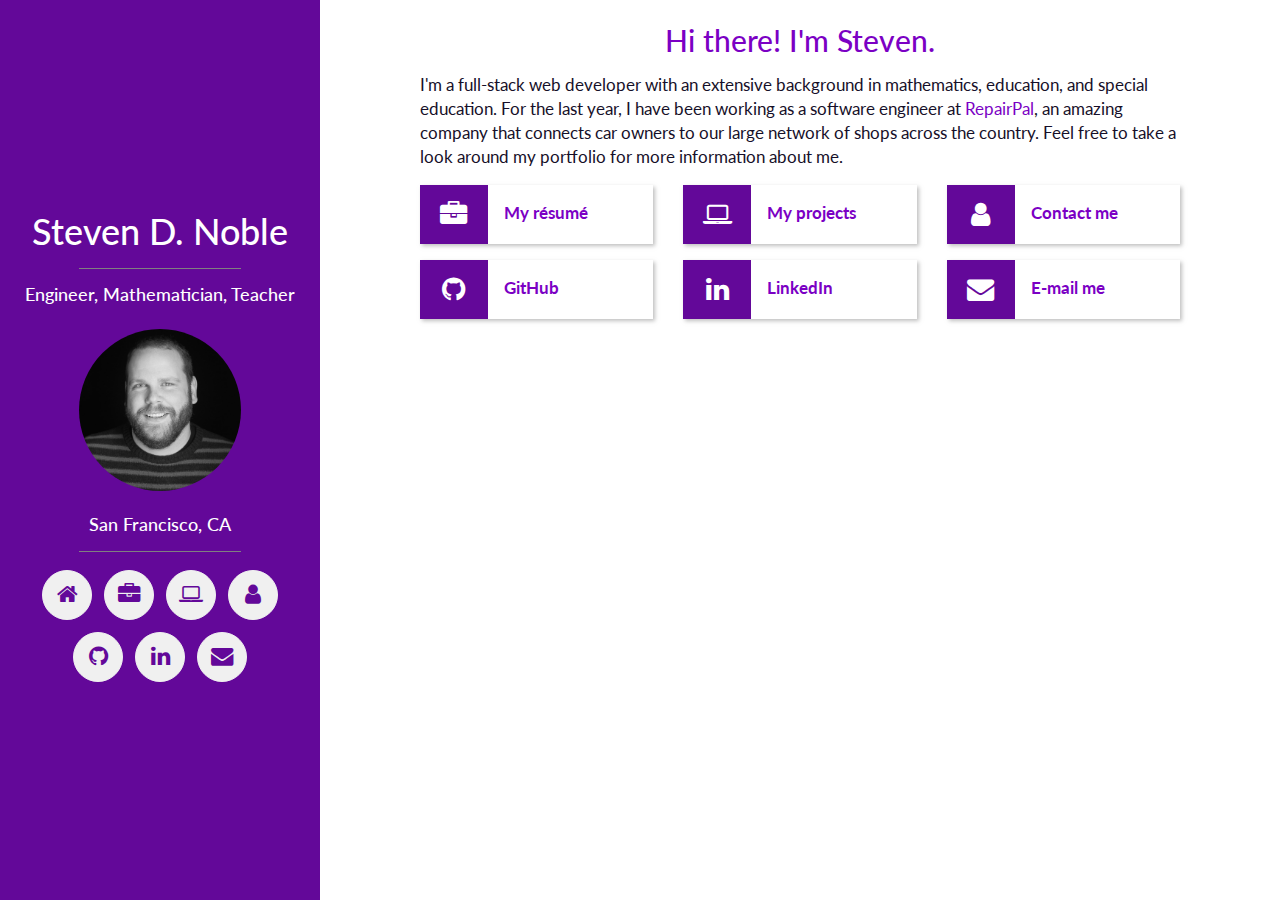
==== commit 23dbf114: "add blue and green versions" ====
--- a/index.html
+++ b/index.html
@@ -69,8 +69,8 @@
 
       <div class="col-xs-12 col-sm-8 col-md-9 p0 links" id="profile">
         <div class="white-background full-height p24 pb80">
-          <div class="row">
-            <div class="col-xs-12 col-md-8 col-md-offset-2 col-lg-10 col-lg-offset-1 col-xl-8 col-xl-offset-2">
+          <div class="row no-margin">
+            <div class="col-xs-12 col-md-8 col-md-offset-2 col-lg-10 col-lg-offset-1 col-xl-8 col-xl-offset-2 no-padding">
               <h2 class="text-center font-highlight mt0 mb16">Hi there! I'm Steven.</h2>
               <p class="mb16">I'm a full-stack web developer with an extensive background in mathematics, education, and special education. For the last year, I have been working as a software engineer at <a href="https://repairpal.com" target="_blank">RepairPal</a>, an amazing company that connects car owners to our large network of shops across the country. Feel free to take a look around my portfolio for more information about me.
               </p>
@@ -154,8 +154,8 @@
       </div>
       <div class="col-xs-12 col-sm-8 col-md-9 p0 links tmp-hidden" id="projects">
         <div class="white-background full-height pb80">
-          <div class="row">
-            <div class="col-xs-12 col-md-10 col-md-offset-1 col-lg-8 col-lg-offset-2">
+          <div class="row no-margin">
+            <div class="col-xs-12 col-md-10 col-md-offset-1 col-lg-8 col-lg-offset-2 no-padding">
               <div class="row no-margin">
                 <div class="col-xs-12 p24">
                   <h2 class="text-center font-highlight bold m0">Side Projects</h2>
@@ -374,8 +374,8 @@
 
       <div class="col-xs-12 col-sm-8 col-md-9 p0 links tmp-hidden" id="contact">
         <div class="white-background full-height pb80">
-          <div class="row">
-            <div class="col-xs-10 col-xs-offset-1 col-md-8 col-md-offset-2 col-lg-6 col-lg-offset-3">
+          <div class="row no-margin">
+            <div class="col-xs-10 col-xs-offset-1 col-md-8 col-md-offset-2 col-lg-6 col-lg-offset-3 no-padding">
               <div class="text-center p24">
                 <h2 class="font-highlight bold m0">Contact Info</h2>
               </div>
--- a/assets/main.css
+++ b/assets/main.css
@@ -84,8 +84,13 @@
 .btn-default {
   transition: all ease-in-out 300ms;
 }
-.btn-default:hover,.btn-default:focus {
-  transform: scale(1.1)
+
+.btn-default:hover, .btn-default:focus {
+  transform: scale(1.2)
+}
+
+a:hover .well {
+  transform: scale(1.05)
 }
 
 .resume-max-width {
@@ -138,6 +143,7 @@
 /*  light = 7B00C4;  */
 /*  gray  = F0F0F0;  */
 
+a:hover .well           { box-shadow: 2px 2px 4px rgba(123, 0, 196, 0.7); }
 .well             { background-color: #F0F0F0;
                           box-shadow: 2px 2px 4px rgba(128, 128, 128, 0.5); }
 p, .font-black               { color: #160F29; }
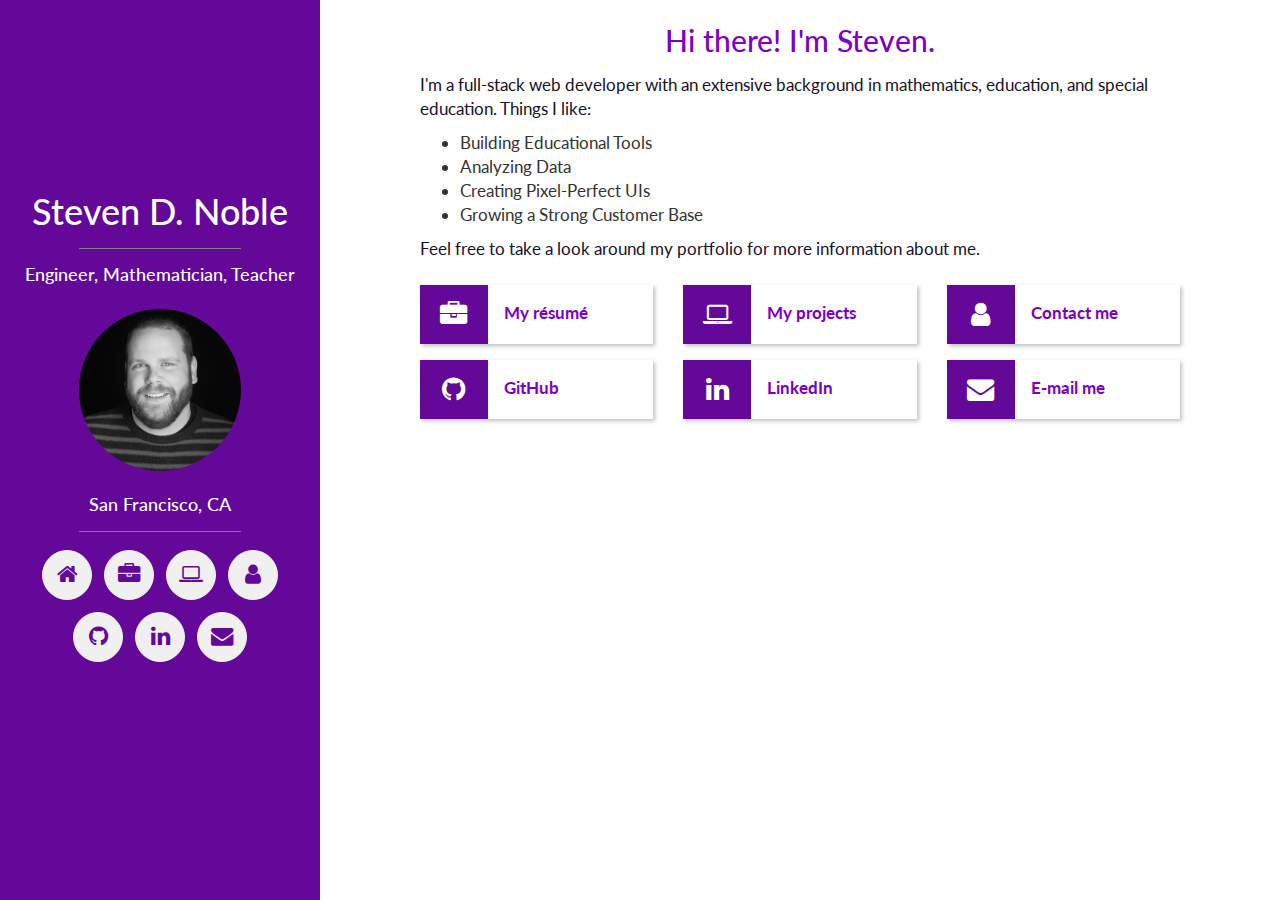
==== commit ec122946: "update resume" ====
--- a/index.html
+++ b/index.html
@@ -24,7 +24,7 @@
   <div class="container">
     <div class="row no-margin">
       <div class="col-xs-12 col-sm-4 col-md-3 p0 side-panel">
-        <div class="dark-background font-light full-height sub-panel flex flex-center">
+        <div class="dark-background font-light full-height sub-panel flex flex-center pb40">
           <div class="fade-panel">
             <div class="name-and-picture plr24">
               <h1 class="text-center mt0 mb16">Steven D. Noble</h2>
@@ -72,7 +72,18 @@
           <div class="row no-margin">
             <div class="col-xs-12 col-md-8 col-md-offset-2 col-lg-10 col-lg-offset-1 col-xl-8 col-xl-offset-2 no-padding">
               <h2 class="text-center font-highlight mt0 mb16">Hi there! I'm Steven.</h2>
-              <p class="mb16">I'm a full-stack web developer with an extensive background in mathematics, education, and special education. For the last year, I have been working as a software engineer at <a href="https://repairpal.com" target="_blank">RepairPal</a>, an amazing company that connects car owners to our large network of shops across the country. Feel free to take a look around my portfolio for more information about me.
+              <p>
+                I'm a full-stack web developer with an extensive background in mathematics, education,
+                and special education. Things I like:
+              </p>
+              <ul>
+                <li>Building Educational Tools</li>
+                <li>Analyzing Data</li>
+                <li>Creating Pixel-Perfect UIs</li>
+                <li>Growing a Strong Customer Base</li>
+              </ul>
+              <p class="mb24">
+                Feel free to take a look around my portfolio for more information about me.
               </p>
               <div class="row flex flex-row flex-center">
                 <div class="col-xs-12 col-sm-6 col-lg-4 mb16 flex flex-column flex-grow">
@@ -234,16 +245,24 @@
 
       <div class="col-xs-12 col-sm-8 col-md-9 p0 links tmp-hidden" id="resume">
         <div class="white-background full-height p24 pb80 resume-max-width">
-          <h2 class="text-center font-highlight m0 bold">Résumé</h2>
+          <h2 class="text-center font-secondary mt0 mb4 bold">Steven Noble</h2>
+          <h3 class="text-center font-highlight mt0 mb4 bold">Senior Software Engineer</h3>
+          <h3 class="text-center font-highlight mt0 mb24 bold">San Francisco, CA</h3>
+          <div class="header"><!-- career goals header -->
+            <h3 class="font-secondary bold">Career Goals</h3>
+          </div>
+          <div class="pl16 mb16">
+            <p>
+              In 2015, I made a big career change from teaching to software, and it has been an amazing transition. Since then, I've been working for rapidly growing start-ups ranging in size from 30 to 120 people. I believe my teaching background has given me a level of patience, communication skills, and pride in mentorship that isn't commonly found in engineers. The environments I've been working in have allowed me to practice many facets of the engineering craft, but I have a passion and adeptness for front end development, where I'd like to focus the next phase of my career. I'm looking for an innovative, fun, impactful company that is large enough for me to specialize, and with opportunities to grow into senior full-stack or front-end roles.
+            </p>
+          </div>
           <div class="header"><!-- skills header -->
-            <h3 class="font-highlight bold">Skills</h3>
-            <div class="header-background light-background width-200"></div>
-          </div>
-          <div class="pl16 pr16">
+            <h3 class="font-secondary bold">Skills</h3>
+          </div>
+          <div class="pl16">
             <div class="row no-margin">
               <div class="col-xs-6 col-md-4 pl0 pr24 mb16">
-                <h4 class="font-secondary bold mt0">Languages</h4>
-                <div class="subheader-background light-background"></div>
+                <h4 class="font-highlight bold mt0">Languages</h4>
                 <p>
                   Ruby/Rails<br>
                   Javascript<br>
@@ -252,8 +271,7 @@
                 </p>            
               </div>
               <div class="col-xs-6 col-md-4 pl0 pr24 mb16">
-                <h4 class="font-secondary bold mt0">Libraries</h4>
-                <div class="subheader-background light-background"></div>
+                <h4 class="font-highlight bold mt0">Libraries</h4>
                 <p>
                   Bootstrap/Foundation<br>
                   Node, Express<br>
@@ -262,8 +280,7 @@
                 </p>
               </div>
               <div class="col-xs-6 col-md-4 pl0 pr24 mb16">
-                <h4 class="font-secondary bold mt0">DB/Hosting</h4>
-                <div class="subheader-background light-background"></div>
+                <h4 class="font-highlight bold mt0">DB/Storage</h4>
                 <p>
                   PostgreSQL<br>
                   MySQL<br>
@@ -272,8 +289,7 @@
                 </p>
               </div>
               <div class="col-xs-6 col-md-4 pl0 pr24 mb16">
-                <h4 class="font-secondary bold mt0">Testing</h4>
-                <div class="subheader-background light-background"></div>
+                <h4 class="font-highlight bold mt0">Testing</h4>
                 <p>
                   Rspec<br>
                   Cucumber<br>
@@ -282,8 +298,7 @@
                 </p>
               </div>
               <div class="col-xs-6 col-md-4 pl0 pr24 mb16">
-                <h4 class="font-secondary bold mt0">Analytics</h4>
-                <div class="subheader-background light-background"></div>
+                <h4 class="font-highlight bold mt0">Analytics</h4>
                 <p>
                   Mixpanel<br>
                   Segment<br>
@@ -292,8 +307,7 @@
                 </p>
               </div>
               <div class="col-xs-6 col-md-4 pl0 pr24 mb16">
-                <h4 class="font-secondary bold mt0">Other</h4>
-                <div class="subheader-background light-background"></div>
+                <h4 class="font-highlight bold mt0">Other</h4>
                 <p>
                   GitHub<br>
                   Heroku<br>
@@ -304,69 +318,87 @@
             </div>
           </div>
           <div class="header"><!-- experience header -->
-            <h3 class="font-highlight bold mt8">Work Experience</h3>
-            <div class="header-background light-background width-340"></div>
-          </div>
-          <div class="mb16">
-            <h4 class="font-secondary bold mb8 mt24 ">
+            <h3 class="font-secondary bold mt8">Work Experience</h3>
+          </div>
+          <div class="pl16 mb16">
+            <h4 class="font-highlight bold mb8 mt24 ">
+              Senior Software Engineer, <strong><a href="https://snapdocs.com" target="_blank">Snapdocs</a></strong>
+            </h4>
+            <div class="font-highlight bold mt8 mb8">December 2018 - Present</div>
+            <p>
+              Member of the scheduler experience team in a product-focused startup
+              perfecting the mortgage closing experience
+            </p>
+            <ul class="m0 pl24">
+              <li>Built out back end solution for connecting our two products to improve the customers’ workflow</li>
+              <li>Designed and implemented a Rails microservice for eNote, a step toward making the closing experience 100% digital</li>
+              <li>Maintained and improved of our legacy (jQuery-based) product</li>
+              <li>Screened and interviewed senior engineering candidates</li>
+              <li>Mentored and onboarded mid- and senior-level engineers</li>
+            </ul>
+          </div>
+          <div class="pl16 mb16">
+            <h4 class="font-highlight bold mb8 mt24 ">
               Software Engineer, <strong><a href="https://repairpal.com" target="_blank">RepairPal</a></strong>
             </h4>
-            <div class="subheader-background light-background"></div>
-            <div class="font-secondary bold mt8 mb8">October 2017 - Present</div>
-            <p>Member of the consumer engineering team in a startup aiming to connect car owners to reputable mechanics, primarily focused on implementing redesign of consumer web pages.</p>
-            <div class="pl8">
-              <p class="font-secondary bold">Example Projects:</p>
-              <ul class="m0 pl24">
-                <li>Restructured CSS, helping to reduce the average site page load time from 4 seconds to under 2.6 seconds</li>
-                <li>Restyle and create new AMP pages on the site to decrease bounce rate and increase average time on page</li>
-                <li>Restyle of Community Q&A Forum and Car Report Problems pages to increase conversion</li>
-              </ul>
-            </div>
-          </div>
-          <div class="mb16">
-            <h4 class="font-secondary bold mb8 mt24 ">
+            <div class="font-highlight bold mt8 mb8">October 2017 - December 2018</div>
+            <p>
+              Member of the growth engineering team in a startup aiming to connect car owners to
+              reputable mechanics
+            </p>
+            <ul class="m0 pl24">
+              <li>Implemented redesign of most consumer-facing pages</li>
+              <li>Ran A/B tests on new designs and features to increase conversion</li>
+              <li>Restructured CSS, reduced average page load from 4s to 2.6s</li>
+              <li>Restyled AMP, decreased bounce rate, increased time on page</li>
+            </ul>
+          </div>
+          <div class="pl16 mb16">
+            <h4 class="font-highlight bold mb8 mt24 ">
               Software Engineer, <strong><a href="https://rocksbox.com" target="_blank">Rocksbox</a></strong>
             </h4>
-            <div class="subheader-background light-background"></div>
-            <div class="font-secondary bold mt8 mb8">March 2016 - September 2017</div>
-            <p>Support existing software and develop features in a fast-paced jewelry subscription company.</p>
-            <div class="pl8">
-              <p class="font-secondary bold">Example Projects:</p>
-              <ul class="m0 pl24">
-                <li>Increase purchase conversion through wish list overhaul</li>
-                <li>Redesign stylist curation tool to include data-driven recommendations</li>
-                <li>Increase subscription conversion on incoming traffic through various marketing campaigns and experiments</li>
-                <li>Improve inventory management through WMS optimizations</campaigns>
-              </ul>
-            </div>
-          </div>
-          <div class="mb16">
-            <h4 class="font-secondary bold mb8 mt24 ">
+            <div class="font-highlight bold mt8 mb8">March 2016 - September 2017</div>
+            <p>
+              Support existing software and develop features in a fast-paced jewelry subscription company
+            </p>
+            <ul class="m0 pl24">
+              <li>Increased purchase conversion through wish list overhaul</li>
+              <li>Updated stylist experience to include data-driven recommendations</li>
+              <li>Increased subscription conversion on incoming traffic through various marketing campaigns and experiments</li>
+              <li>Improved inventory management through WMS optimizations</li>
+            </ul>
+          </div>
+          <div class="pl16 mb16">
+            <h4 class="font-highlight bold mb8 mt24 ">
               Outcomes Instructor, <strong><a href="https://generalassemb.ly/locations/san-francisco" target="_blank">General Assembly</a></strong>
             </h4>
-            <div class="subheader-background light-background"></div>
-            <div class="font-secondary bold mt8 mb8">January 2017 - Present</div>
-            <p>Teach a course part-time for bootcamp graduates on special topics in Ruby, Ruby on Rails, and JavaScript.</p>
-          </div>
-          <div class="mb16">
-            <h4 class="font-secondary bold mb8 mt24 ">
+            <div class="font-highlight bold mt8 mb8">January 2017 - Present</div>
+            <p>Taught a course part-time for bootcamp graduates on special topics in Ruby, Ruby on Rails, and JavaScript</p>
+          </div>
+          <div class="pl16 mb16">
+            <h4 class="font-highlight bold mb8 mt24 ">
               High School Teacher
             </h4>
-            <div class="subheader-background light-background"></div>
-            <div class="font-secondary bold mt8 mb8">September 2005 - June 2015</div>
-            <p>Taught courses in all levels of high school Mathematics, as well as Biology, Chemistry, and Environmental Science. Licensed in Mathatics, Biology, and Special Education. Adapted curriculum for students with varied skill levels. Specialized in assisting students with social/emotional and behavioral disorders.</p>
-            <p>Coached an Academic Decathlon team, which led to organizing regional and state competitions for teams all over Massachusetts</p>
+            <div class="font-highlight bold mt8 mb8">September 2005 - June 2015</div>
+            <p>Taught courses in all levels of high school Mathematics, as well as Biology, Chemistry, and Environmental Science.
+            <ul>
+              <li>Licensed in Mathatics, Biology, and Special Education</li>
+              <li>Adapted curriculum for students with varied skill levels</li>
+              <li>Specialized in assisting students with social/emotional and behavioral disorders</li>
+              <li>Coached an Academic Decathlon team, which led to organizing regional and state competitions for teams all over Massachusetts</li>
+            </ul>
           </div>
           <div class="header"><!-- education header -->
-            <h3 class="font-highlight bold mt24">Education</h3>
-            <div class="header-background light-background width-240"></div>
-          </div>
-          <p><strong>Grand Canyon University</strong>, M.Ed. Special Education, 4.0 GPA</p>
-          <p><strong>New York University</strong>, M.S. Mathematics, 3.6 GPA</p>
-          <p><strong>Framingham State University</strong>, B.S. Mathematics, 3.6 GPA</p>
+            <h3 class="font-secondary bold mt24">Education</h3>
+          </div>
+          <div class="pl16 mb16">
+            <p><strong>Grand Canyon University</strong>, M.Ed. Special Education, 4.0 GPA</p>
+            <p><strong>New York University</strong>, M.S. Mathematics, 3.6 GPA</p>
+            <p><strong>Framingham State University</strong>, B.S. Mathematics, 3.6 GPA</p>
+          </div>
           <div class="row no-margin"><!-- download -->
             <div class="col-xs-10 col-xs-offset-1 col-sm-8 col-md-9 col-sm-offset-2 col-md-6 col-md-offset-3 p0">
-              <a href="assets/steven-noble-resume.pdf" class="btn btn-lg btn-default btn-block bold mt24 mb32" download>Download a PDF version</a>
+              <a href="assets/steven-noble-resume.pdf" class="btn btn-lg btn-primary btn-block bold mt24 mb32" download>Download a PDF version</a>
             </div>
           </div>
         </div>
@@ -379,21 +411,24 @@
               <div class="text-center p24">
                 <h2 class="font-highlight bold m0">Contact Info</h2>
               </div>
-              <p>For personal inquiries or just to chat, contact me at my personal email. Feel free to brow no-marginse through my GitHub repositories as well.</p>
+              <p>For personal inquiries or just to chat, contact me at my personal email. Feel free to browse through my GitHub repositories as well.</p>
               <div class="plr24 mb24">
-                <p class="m0"><strong>Github:</strong></p>
-                <p class="ml16"><a href="https://github.com/stevendnoble" target="_blank">github.com/stevendnoble</a></p>
-                <p class="m0"><strong>Email:</strong></p>
-                <p class="ml16"><a href="mailto:stevendananoble@gmail.com">stevendananoble@gmail.com</a></p>
-                <p class="m0"><strong>Phone:</strong></p>
-                <p class="ml16"><a href="tel:1-413.539.1192">&phone; 413.539.1192</a></p>
-              </div>
-              <p>For professional inquiries or to hear more about <a href="https://repairpal.com" target="_blank">RepairPal</a>, contact me at my RepairPal email or through LinkedIn.</p>
-              <div class="plr24">
-                <p class="m0"><strong>Email:</strong></p>
-                <p class="ml16"><a href="mailto:stevendananoble@gmail.com">steven@repairpal.com</a></p>
-                <p class="m0"><strong>LinkedIn:</strong></p>
-                <p class="ml16"><a href="https://linkedin.com/in/stevendnoble" target="_blank">linkedin.com/in/stevendnoble</a></p>
+                <strong class="flex center-vertically mt16">
+                  <i class="fa fa-envelope fa-2x font-secondary"></i>
+                  <a href="mailto:stevendananoble@gmail.com" class="ml16">stevendananoble@gmail.com</a>
+                </strong>
+                <strong class="flex center-vertically mt16">
+                  <i class="fa fa-phone fa-2x font-secondary"></i>
+                  <a href="tel:1-413.539.1192" class="ml16">413.539.1192</a>
+                </strong>
+                <strong class="flex center-vertically mt16">
+                  <i class="fa fa-linkedin fa-2x font-secondary"></i>
+                  <a href="https://linkedin.com/in/stevendnoble" target="_blank" class="ml16">linkedin.com/in/stevendnoble</a>
+                </strong>
+                <strong class="flex center-vertically mt16">
+                  <i class="fa fa-github fa-2x font-secondary"></i>
+                  <a href="https://github.com/stevendnoble" target="_blank" class="ml16">github.com/stevendnoble</a>
+                </strong>
               </div>
             </div>
           </div>
--- a/assets/main.css
+++ b/assets/main.css
@@ -62,6 +62,10 @@
 .flex-grow { flex-grow: 1; }
 .flex-row { flex-direction: row; }
 .flex-column { flex-direction: column; }
+
+.center-vertically {
+  align-items: center;
+}
 
 .flex-center {
   align-items: center;
@@ -158,6 +162,9 @@
 .btn-default      { background-color: #F0F0F0 !important;
                         border-color: #F0F0F0 !important;
                                color: #630899 !important; }
+.btn-primary      { background-color: #7B00C4 !important;
+                        border-color: #7B00C4 !important;
+                               color: #FFFFFF !important; }
 
 .p0  { padding: 0; }
 .p8  { padding: 8px; }
@@ -195,6 +202,7 @@
 .pr32 { padding-right: 32px }
 .pr40 { padding-right: 40px }
 .m0   { margin: 0; }
+.mb4  { margin-bottom: 4px; }
 .mb8  { margin-bottom: 8px; }
 .mb16 { margin-bottom:16px; }
 .mb24 { margin-bottom:24px; }
